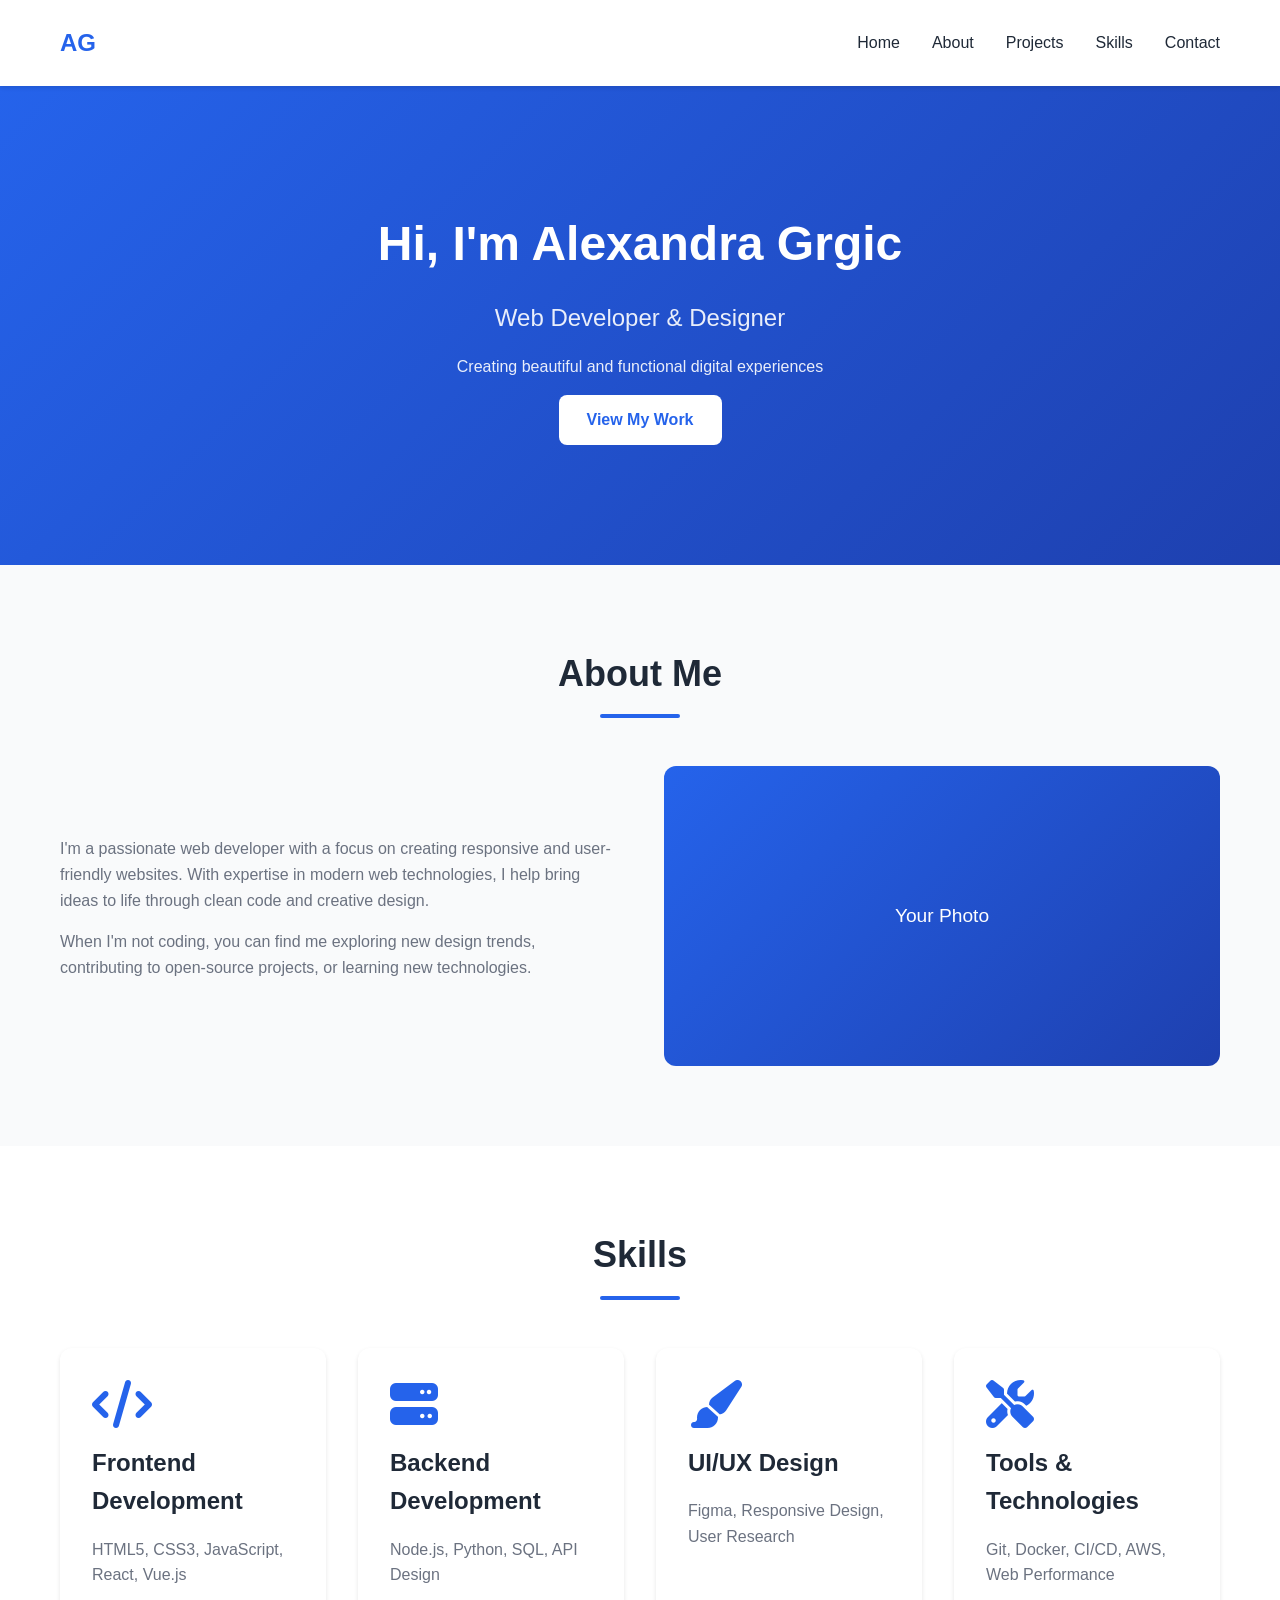
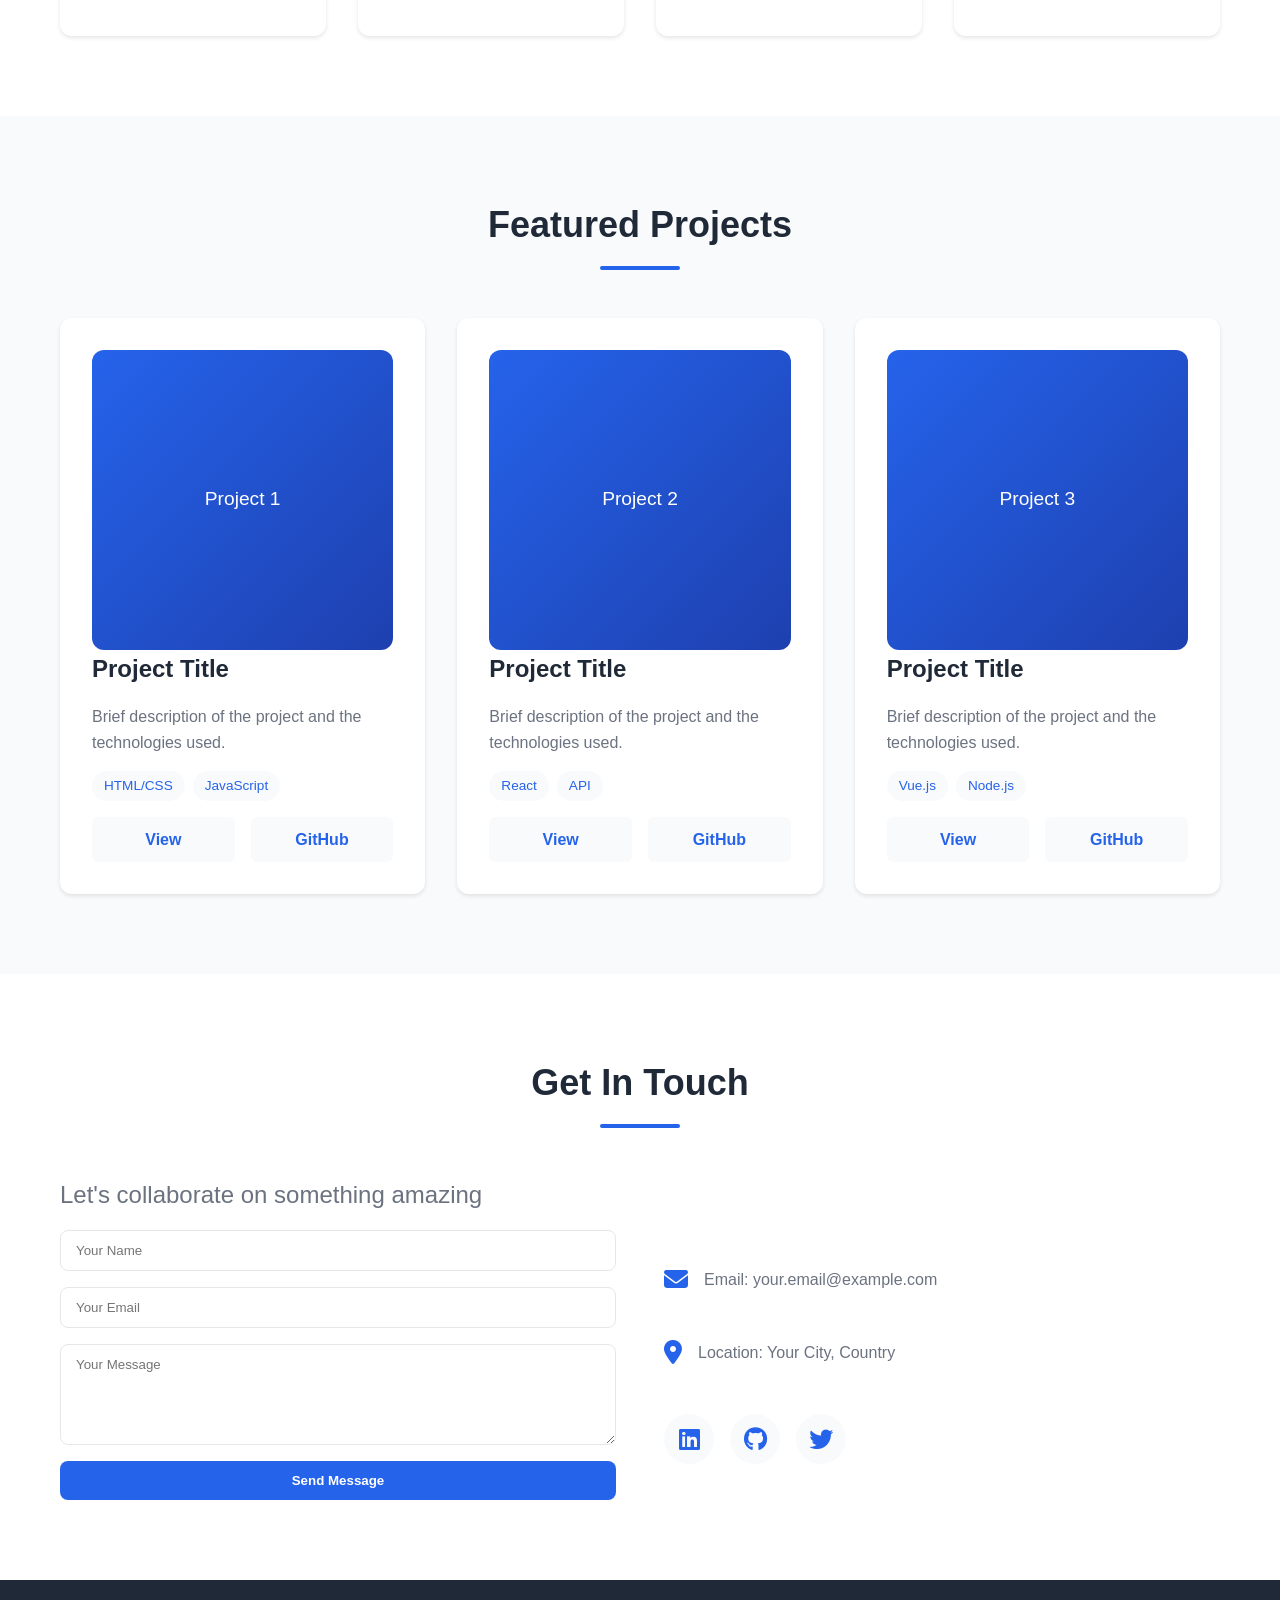
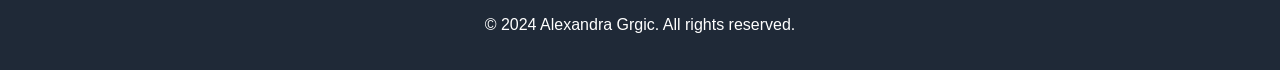
==== Index.html @ 49f790c2 "Rename Lelex.html to Index.html" ====
<!DOCTYPE html>
<html lang="en">
<head>
    <meta charset="UTF-8">
    <meta name="viewport" content="width=device-width, initial-scale=1.0">
    <title>Alexandra Grgic - Portfolio</title>
    <link rel="stylesheet" href="Lelex.css">
    <link rel="stylesheet" href="https://cdnjs.cloudflare.com/ajax/libs/font-awesome/6.4.0/css/all.min.css">
</head>
<body>
    <nav class="navbar">
        <div class="container">
            <h1 class="logo">AG</h1>
            <ul class="nav-menu">
                <li><a href="#home">Home</a></li>
                <li><a href="#about">About</a></li>
                <li><a href="#projects">Projects</a></li>
                <li><a href="#skills">Skills</a></li>
                <li><a href="#contact">Contact</a></li>
            </ul>
            <div class="hamburger"><span></span><span></span><span></span></div>
        </div>
    </nav>

    <section id="home" class="hero">
        <div class="container">
            <h1>Hi, I'm Alexandra Grgic</h1>
            <p class="subtitle">Web Developer & Designer</p>
            <p>Creating beautiful and functional digital experiences</p>
            <a href="#projects" class="btn">View My Work</a>
        </div>
    </section>

    <section id="about" class="about">
        <div class="container">
            <h2>About Me</h2>
            <div class="grid-2">
                <div>
                    <p>I'm a passionate web developer with a focus on creating responsive and user-friendly websites. With expertise in modern web technologies, I help bring ideas to life through clean code and creative design.</p>
                    <p>When I'm not coding, you can find me exploring new design trends, contributing to open-source projects, or learning new technologies.</p>
                </div>
                <div class="placeholder">Your Photo</div>
            </div>
        </div>
    </section>

    <section id="skills" class="skills">
        <div class="container">
            <h2>Skills</h2>
            <div class="grid-auto">
                <div class="card">
                    <i class="fas fa-code"></i>
                    <h3>Frontend Development</h3>
                    <p>HTML5, CSS3, JavaScript, React, Vue.js</p>
                </div>
                <div class="card">
                    <i class="fas fa-server"></i>
                    <h3>Backend Development</h3>
                    <p>Node.js, Python, SQL, API Design</p>
                </div>
                <div class="card">
                    <i class="fas fa-paint-brush"></i>
                    <h3>UI/UX Design</h3>
                    <p>Figma, Responsive Design, User Research</p>
                </div>
                <div class="card">
                    <i class="fas fa-tools"></i>
                    <h3>Tools & Technologies</h3>
                    <p>Git, Docker, CI/CD, AWS, Web Performance</p>
                </div>
            </div>
        </div>
    </section>

    <section id="projects" class="projects">
        <div class="container">
            <h2>Featured Projects</h2>
            <div class="grid-auto">
                <div class="card">
                    <div class="placeholder">Project 1</div>
                    <h3>Project Title</h3>
                    <p>Brief description of the project and the technologies used.</p>
                    <div class="tags"><span>HTML/CSS</span><span>JavaScript</span></div>
                    <div class="links"><a href="#">View</a><a href="#">GitHub</a></div>
                </div>
                <div class="card">
                    <div class="placeholder">Project 2</div>
                    <h3>Project Title</h3>
                    <p>Brief description of the project and the technologies used.</p>
                    <div class="tags"><span>React</span><span>API</span></div>
                    <div class="links"><a href="#">View</a><a href="#">GitHub</a></div>
                </div>
                <div class="card">
                    <div class="placeholder">Project 3</div>
                    <h3>Project Title</h3>
                    <p>Brief description of the project and the technologies used.</p>
                    <div class="tags"><span>Vue.js</span><span>Node.js</span></div>
                    <div class="links"><a href="#">View</a><a href="#">GitHub</a></div>
                </div>
            </div>
        </div>
    </section>

    <section id="contact" class="contact">
        <div class="container">
            <h2>Get In Touch</h2>
            <p class="subtitle">Let's collaborate on something amazing</p>
            <div class="grid-2">
                <form class="form">
                    <input type="text" placeholder="Your Name" required>
                    <input type="email" placeholder="Your Email" required>
                    <textarea placeholder="Your Message" rows="5" required></textarea>
                    <button type="submit" class="btn">Send Message</button>
                </form>
                <div>
                    <div class="info-item">
                        <i class="fas fa-envelope"></i>
                        <p>Email: your.email@example.com</p>
                    </div>
                    <div class="info-item">
                        <i class="fas fa-map-marker-alt"></i>
                        <p>Location: Your City, Country</p>
                    </div>
                    <div class="social"><a href="#"><i class="fab fa-linkedin"></i></a><a href="#"><i class="fab fa-github"></i></a><a href="#"><i class="fab fa-twitter"></i></a></div>
                </div>
            </div>
        </div>
    </section>

    <footer>
        <p>&copy; 2024 Alexandra Grgic. All rights reserved.</p>
    </footer>

    <script src="Lelex.js"></script>
</body>
</html>
---- Lelex.css ----
:root {
    --primary: #2563eb;
    --dark: #1f2937;
    --light: #f9fafb;
    --text: #6b7280;
}

* {
    margin: 0;
    padding: 0;
    box-sizing: border-box;
}

html { scroll-behavior: smooth; }

body {
    font-family: 'Segoe UI', Tahoma, Geneva, Verdana, sans-serif;
    color: var(--dark);
    line-height: 1.6;
}

.container {
    max-width: 1200px;
    margin: 0 auto;
    padding: 0 20px;
}

h1, h2, h3 { font-weight: 600; margin-bottom: 1rem; }
h1 { font-size: 3rem; }
h2 { font-size: 2.25rem; }
h3 { font-size: 1.5rem; }

p { color: var(--text); margin-bottom: 1rem; }

a { color: var(--primary); text-decoration: none; }
a:hover { opacity: 0.8; }

.btn {
    display: inline-block;
    padding: 12px 28px;
    background: var(--primary);
    color: white;
    border: none;
    border-radius: 8px;
    font-weight: 600;
    cursor: pointer;
    transition: all 0.3s;
}

.btn:hover { transform: translateY(-2px); }

.subtitle { font-size: 1.5rem; }

/* Layout */
.grid-2 { display: grid; grid-template-columns: 1fr 1fr; gap: 3rem; align-items: center; }
.grid-auto { display: grid; grid-template-columns: repeat(auto-fit, minmax(250px, 1fr)); gap: 2rem; }

/* Navbar */
.navbar {
    background: white;
    box-shadow: 0 2px 4px rgba(0,0,0,0.1);
    position: sticky;
    top: 0;
    z-index: 100;
}

.navbar .container {
    display: flex;
    justify-content: space-between;
    align-items: center;
    padding: 1.5rem 20px;
}

.logo { color: var(--primary); margin: 0; font-size: 1.5rem; }

.nav-menu { display: flex; list-style: none; gap: 2rem; }
.nav-menu a { color: var(--dark); font-weight: 500; }

.hamburger { display: none; flex-direction: column; cursor: pointer; gap: 5px; }
.hamburger span { width: 25px; height: 3px; background: var(--dark); border-radius: 3px; }

/* Hero */
.hero {
    background: linear-gradient(135deg, var(--primary) 0%, #1e40af 100%);
    color: white;
    padding: 120px 0;
    text-align: center;
}

.hero h1 { color: white; }
.hero p { color: rgba(255,255,255,0.9); }
.hero .btn { background: white; color: var(--primary); }

/* Sections */
.about, .skills, .projects, .contact { padding: 80px 0; }
.about, .projects { background: var(--light); }

h2 {
    text-align: center;
    position: relative;
    padding-bottom: 1rem;
    margin-bottom: 3rem;
}

h2::after {
    content: '';
    position: absolute;
    bottom: 0;
    left: 50%;
    transform: translateX(-50%);
    width: 80px;
    height: 4px;
    background: var(--primary);
    border-radius: 2px;
}

/* Cards */
.card {
    background: white;
    padding: 2rem;
    border-radius: 12px;
    box-shadow: 0 2px 4px rgba(0,0,0,0.1);
    transition: all 0.3s;
}

.card:hover { transform: translateY(-8px); box-shadow: 0 8px 12px rgba(0,0,0,0.15); }
.card i { font-size: 3rem; color: var(--primary); margin-bottom: 1rem; }

.placeholder {
    background: linear-gradient(135deg, var(--primary) 0%, #1e40af 100%);
    color: white;
    height: 300px;
    border-radius: 12px;
    display: flex;
    align-items: center;
    justify-content: center;
    font-size: 1.2rem;
}

.tags {
    display: flex;
    flex-wrap: wrap;
    gap: 0.5rem;
    margin: 1rem 0;
}

.tags span {
    background: var(--light);
    color: var(--primary);
    padding: 4px 12px;
    border-radius: 20px;
    font-size: 0.85rem;
}

.links {
    display: flex;
    gap: 1rem;
    margin-top: 1rem;
}

.links a {
    flex: 1;
    padding: 10px;
    background: var(--light);
    color: var(--primary);
    border-radius: 6px;
    text-align: center;
    font-weight: 600;
    transition: all 0.3s;
}

.links a:hover { background: var(--primary); color: white; }

/* Form */
.form {
    display: flex;
    flex-direction: column;
    gap: 1rem;
}

.form input, .form textarea {
    padding: 12px 15px;
    border: 1px solid #e5e7eb;
    border-radius: 8px;
    font-family: inherit;
    transition: all 0.3s;
}

.form input:focus, .form textarea:focus {
    outline: none;
    border-color: var(--primary);
    box-shadow: 0 0 0 3px rgba(37,99,235,0.1);
}

/* Info */
.info-item {
    display: flex;
    gap: 1rem;
    margin-bottom: 2rem;
    align-items: flex-start;
}

.info-item i { color: var(--primary); font-size: 1.5rem; }

.social {
    display: flex;
    gap: 1rem;
    margin-top: 2rem;
}

.social a {
    width: 50px;
    height: 50px;
    background: var(--light);
    border-radius: 50%;
    display: flex;
    align-items: center;
    justify-content: center;
    font-size: 1.5rem;
    color: var(--primary);
    transition: all 0.3s;
}

.social a:hover { background: var(--primary); color: white; }

/* Footer */
footer {
    background: var(--dark);
    color: white;
    padding: 2rem 0;
    text-align: center;
}

footer p { margin: 0; color: white; }

/* Mobile */
@media (max-width: 768px) {
    .nav-menu { display: none; }
    .nav-menu.active { display: flex; flex-direction: column; }
    
    .hamburger { display: flex; }
    
    .grid-2 { grid-template-columns: 1fr; }
    
    h1 { font-size: 2rem; }
    h2 { font-size: 1.75rem; }
    
    .hero { padding: 60px 0; }
    
    .placeholder { height: 200px; }
    
    .links { flex-direction: column; }
    
    .social { justify-content: center; }
}

@media (max-width: 480px) {
    h1 { font-size: 1.5rem; }
    h2 { font-size: 1.3rem; }
    
    .subtitle { font-size: 1.2rem; }
    
    .logo { font-size: 1.2rem; }
    
    .navbar .container { padding: 1rem 20px; }
}
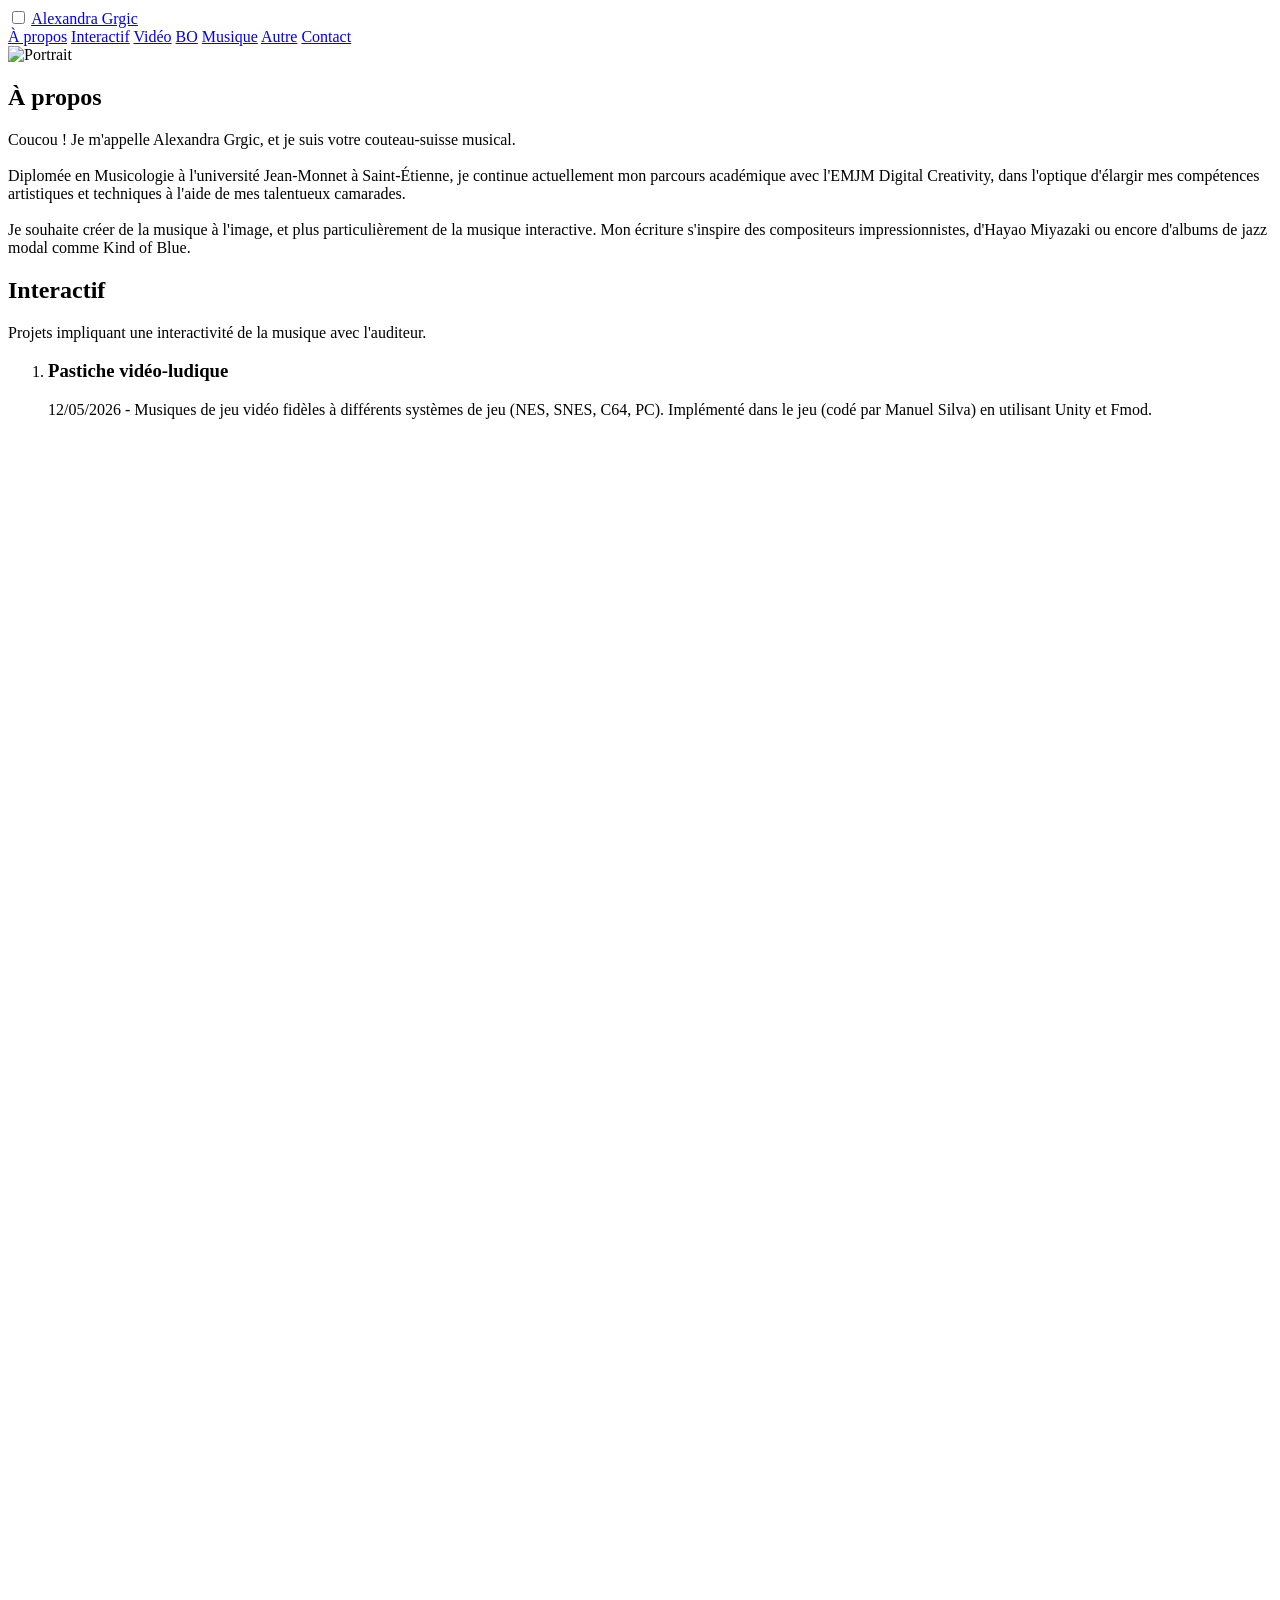
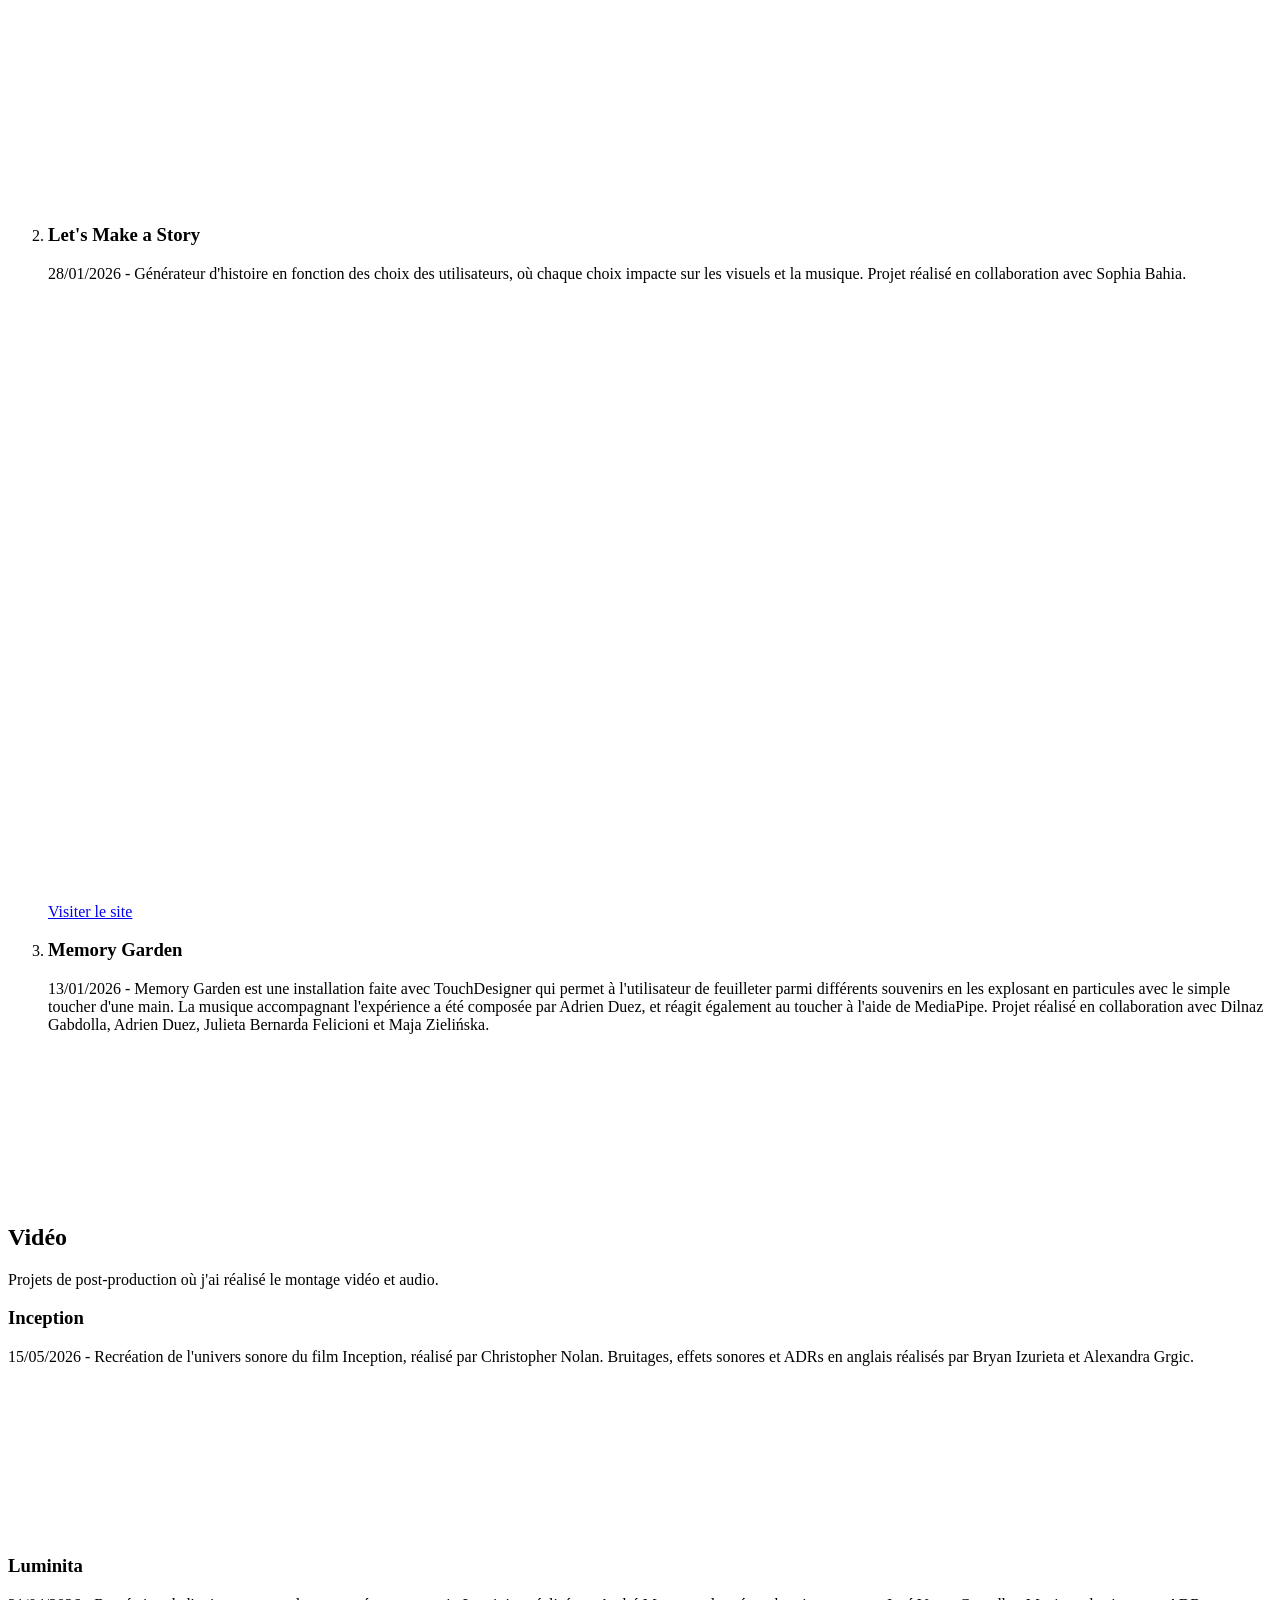
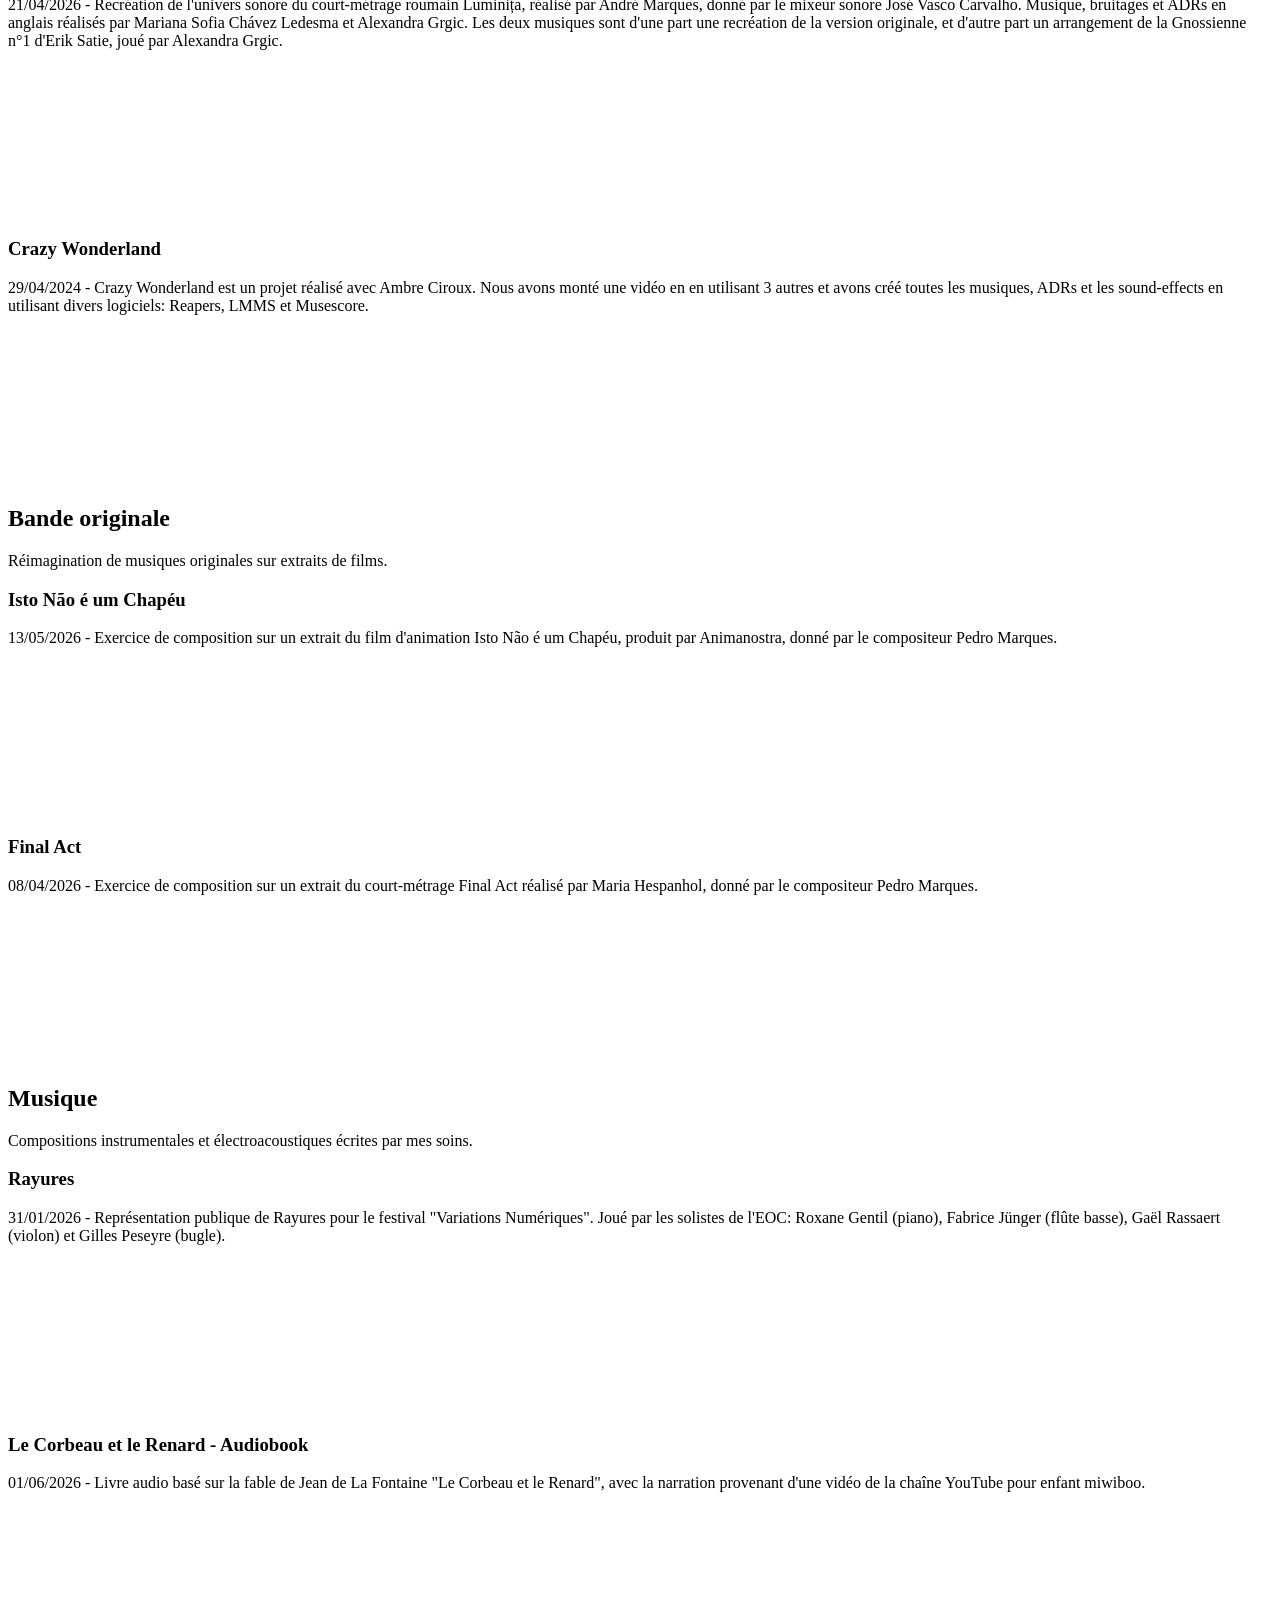
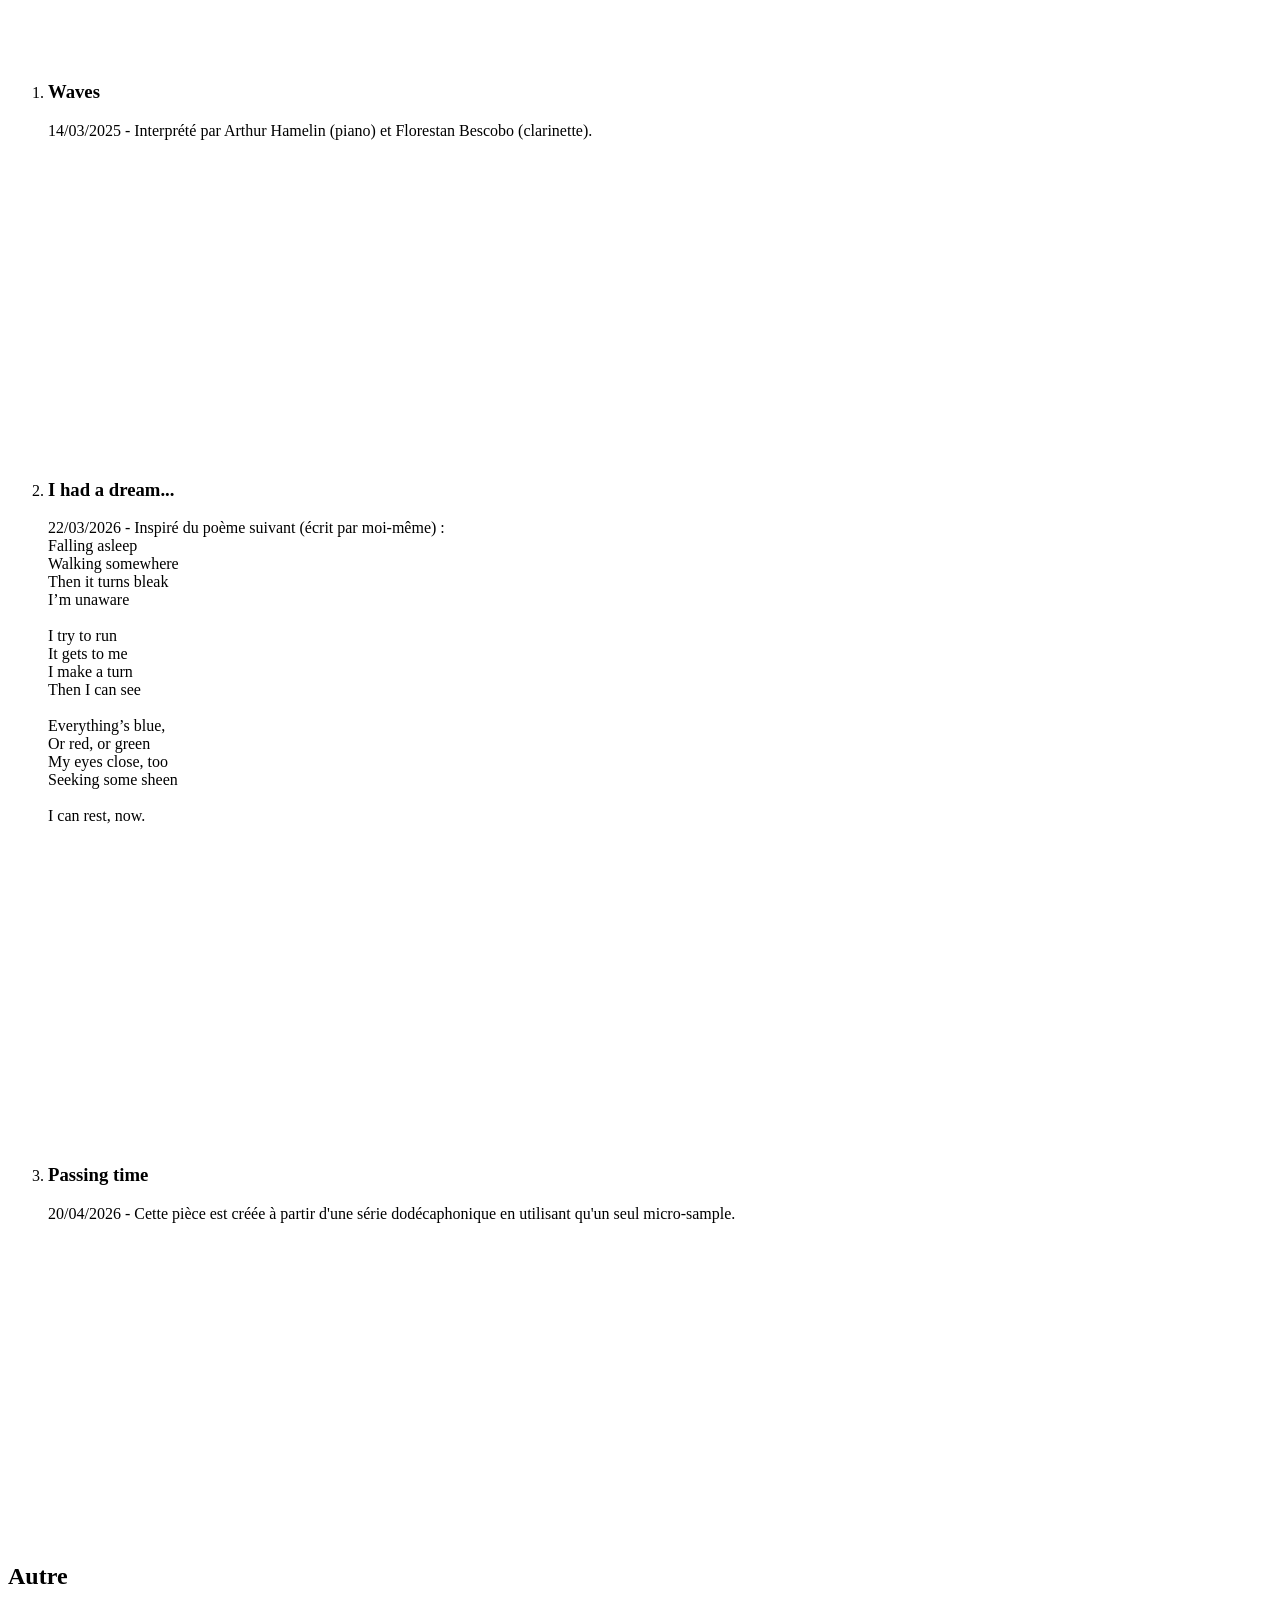
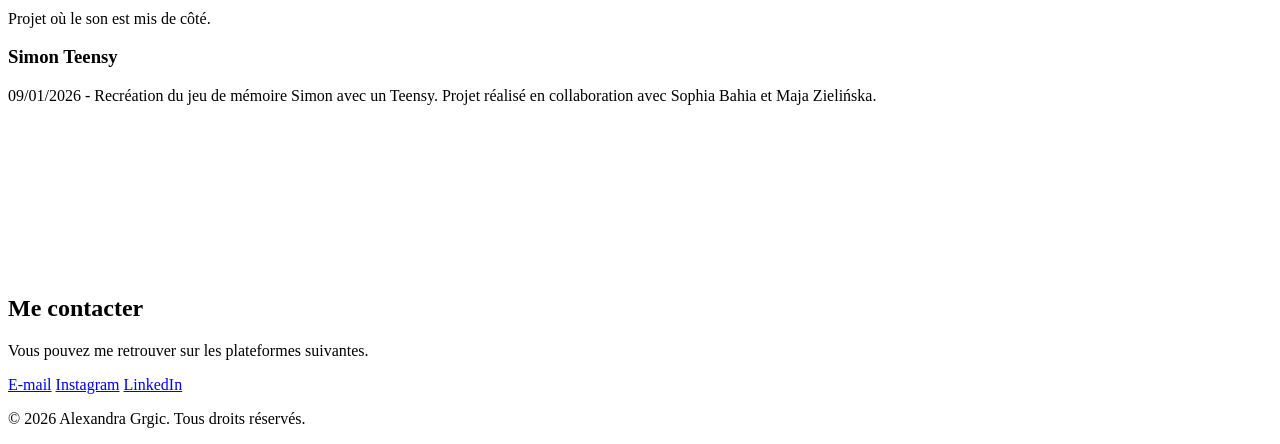
==== commit eaa4d055: "Refactor Index.html for French localization and structure Updated the HTML structure and added Frenc" ====
--- a/Index.html
+++ b/Index.html
@@ -1,136 +1,391 @@
 <!DOCTYPE html>
-<html lang="en">
+<html lang="fr">
+
+<!-- HEAD -->
 <head>
-    <meta charset="UTF-8">
-    <meta name="viewport" content="width=device-width, initial-scale=1.0">
-    <title>Alexandra Grgic - Portfolio</title>
-    <link rel="stylesheet" href="Lelex.css">
-    <link rel="stylesheet" href="https://cdnjs.cloudflare.com/ajax/libs/font-awesome/6.4.0/css/all.min.css">
+<meta charset="UTF-8">
+<meta name="viewport" content="width=device-width, initial-scale=1.0">
+<title>Alexandra Grgic - Portfolio</title>
+<meta name="description" content="Portfolio d'Alexandra Grgic pour la musique à l'image.">
+
+<!-- Polices : Fraunces (display, avec du caractère), Karla (texte courant), IBM Plex Mono (repères, légendes) -->
+<link rel="preconnect" href="https://fonts.googleapis.com">
+<link rel="preconnect" href="https://fonts.gstatic.com" crossorigin>
+<link href="https://fonts.googleapis.com/css2?family=Fraunces:opsz,wght@9..144,400;9..144,600;9..144,900&family=Karla:wght@400;500;700&family=IBM+Plex+Mono:wght@400;500&display=swap" rel="stylesheet">
+<link rel="stylesheet" href="style.css">
 </head>
+
+<!-- BODY -->
 <body>
-    <nav class="navbar">
-        <div class="container">
-            <h1 class="logo">AG</h1>
-            <ul class="nav-menu">
-                <li><a href="#home">Home</a></li>
-                <li><a href="#about">About</a></li>
-                <li><a href="#projects">Projects</a></li>
-                <li><a href="#skills">Skills</a></li>
-                <li><a href="#contact">Contact</a></li>
-            </ul>
-            <div class="hamburger"><span></span><span></span><span></span></div>
-        </div>
-    </nav>
-
-    <section id="home" class="hero">
-        <div class="container">
-            <h1>Hi, I'm Alexandra Grgic</h1>
-            <p class="subtitle">Web Developer & Designer</p>
-            <p>Creating beautiful and functional digital experiences</p>
-            <a href="#projects" class="btn">View My Work</a>
-        </div>
-    </section>
-
-    <section id="about" class="about">
-        <div class="container">
-            <h2>About Me</h2>
-            <div class="grid-2">
-                <div>
-                    <p>I'm a passionate web developer with a focus on creating responsive and user-friendly websites. With expertise in modern web technologies, I help bring ideas to life through clean code and creative design.</p>
-                    <p>When I'm not coding, you can find me exploring new design trends, contributing to open-source projects, or learning new technologies.</p>
-                </div>
-                <div class="placeholder">Your Photo</div>
-            </div>
-        </div>
-    </section>
-
-    <section id="skills" class="skills">
-        <div class="container">
-            <h2>Skills</h2>
-            <div class="grid-auto">
-                <div class="card">
-                    <i class="fas fa-code"></i>
-                    <h3>Frontend Development</h3>
-                    <p>HTML5, CSS3, JavaScript, React, Vue.js</p>
-                </div>
-                <div class="card">
-                    <i class="fas fa-server"></i>
-                    <h3>Backend Development</h3>
-                    <p>Node.js, Python, SQL, API Design</p>
-                </div>
-                <div class="card">
-                    <i class="fas fa-paint-brush"></i>
-                    <h3>UI/UX Design</h3>
-                    <p>Figma, Responsive Design, User Research</p>
-                </div>
-                <div class="card">
-                    <i class="fas fa-tools"></i>
-                    <h3>Tools & Technologies</h3>
-                    <p>Git, Docker, CI/CD, AWS, Web Performance</p>
-                </div>
-            </div>
-        </div>
-    </section>
-
-    <section id="projects" class="projects">
-        <div class="container">
-            <h2>Featured Projects</h2>
-            <div class="grid-auto">
-                <div class="card">
-                    <div class="placeholder">Project 1</div>
-                    <h3>Project Title</h3>
-                    <p>Brief description of the project and the technologies used.</p>
-                    <div class="tags"><span>HTML/CSS</span><span>JavaScript</span></div>
-                    <div class="links"><a href="#">View</a><a href="#">GitHub</a></div>
-                </div>
-                <div class="card">
-                    <div class="placeholder">Project 2</div>
-                    <h3>Project Title</h3>
-                    <p>Brief description of the project and the technologies used.</p>
-                    <div class="tags"><span>React</span><span>API</span></div>
-                    <div class="links"><a href="#">View</a><a href="#">GitHub</a></div>
-                </div>
-                <div class="card">
-                    <div class="placeholder">Project 3</div>
-                    <h3>Project Title</h3>
-                    <p>Brief description of the project and the technologies used.</p>
-                    <div class="tags"><span>Vue.js</span><span>Node.js</span></div>
-                    <div class="links"><a href="#">View</a><a href="#">GitHub</a></div>
-                </div>
-            </div>
-        </div>
-    </section>
-
-    <section id="contact" class="contact">
-        <div class="container">
-            <h2>Get In Touch</h2>
-            <p class="subtitle">Let's collaborate on something amazing</p>
-            <div class="grid-2">
-                <form class="form">
-                    <input type="text" placeholder="Your Name" required>
-                    <input type="email" placeholder="Your Email" required>
-                    <textarea placeholder="Your Message" rows="5" required></textarea>
-                    <button type="submit" class="btn">Send Message</button>
-                </form>
-                <div>
-                    <div class="info-item">
-                        <i class="fas fa-envelope"></i>
-                        <p>Email: your.email@example.com</p>
-                    </div>
-                    <div class="info-item">
-                        <i class="fas fa-map-marker-alt"></i>
-                        <p>Location: Your City, Country</p>
-                    </div>
-                    <div class="social"><a href="#"><i class="fab fa-linkedin"></i></a><a href="#"><i class="fab fa-github"></i></a><a href="#"><i class="fab fa-twitter"></i></a></div>
-                </div>
-            </div>
-        </div>
-    </section>
-
-    <footer>
-        <p>&copy; 2024 Alexandra Grgic. All rights reserved.</p>
-    </footer>
-
-    <script src="Lelex.js"></script>
+<!-- Background -->
+<div class="ambient-blobs" aria-hidden="true">
+  <span class="blob blob-1"></span>
+  <span class="blob blob-2"></span>
+  <span class="blob blob-3"></span>
+</div>
+
+<!-- Navigation -->
+<header class="site-header">
+  <input type="checkbox" id="nav-toggle" class="nav-toggle-checkbox">
+  <a href="#a-propos" class="logo">Alexandra&nbsp;Grgic</a>
+
+  <label for="nav-toggle" class="nav-burger" aria-label="Ouvrir le menu">
+    <span></span><span></span><span></span>
+  </label>
+
+  <nav class="site-nav" aria-label="Navigation principale">
+    <a href="#a-propos">À propos</a>
+    <a href="#interactif">Interactif</a>
+    <a href="#video">Vidéo</a>
+    <a href="#bo">BO</a>
+    <a href="#musique">Musique</a>
+    <a href="#autre">Autre</a>
+    <a href="#contact">Contact</a>
+  </nav>
+</header>
+
+<!-- Main content -->
+<main>
+  <!-- À propos -->
+  <section id="a-propos" class="section-hero-about">
+    <div class="about-grid">
+      <div class="about-portrait">
+        <img src="Sources/Portrait.jpg" alt="Portrait" loading="lazy">
+      </div>
+      <div class="about-text">
+        <h1>À propos</h1>
+        <p>
+          Coucou ! Je m'appelle Alexandra Grgic, et je suis votre couteau-suisse musical.<br /><br />
+          Diplomée en Musicologie à l'université Jean-Monnet à Saint-Étienne, je continue actuellement mon parcours académique avec l'EMJM Digital Creativity, dans l'optique d'élargir mes compétences artistiques et techniques à l'aide de mes talentueux camarades.<br /><br />
+          Je souhaite créer de la musique à l'image, et plus particulièrement de la musique interactive. Mon écriture s'inspire des compositeurs impressionnistes, d'Hayao Miyazaki ou encore d'albums de jazz modal comme Kind of Blue.
+        </p>
+      </div>
+    </div>
+  </section>
+
+  <!-- Interactif -->
+  <section id="interactif" class="section">
+    <div class="section-band">
+      <div class="section-band-inner">
+        <h2>Interactif</h2>
+        <p class="section-lede">Projets impliquant une interactivité de la musique avec l'auditeur.</p>
+      </div>
+    </div>
+
+    <ol class="showcase-list">
+
+      <!-- Pastiche JV -->
+      <li class="showcase-item">
+        <div class="showcase-body">
+          <h3>Pastiche vidéo-ludique</h3>
+          <p class="track-meta">12/05/2026 - Musiques de jeu vidéo fidèles à différents systèmes de jeu (NES, SNES, C64, PC). Implémenté dans le jeu (codé par Manuel Silva) en utilisant Unity et Fmod.</p>
+
+          <div class="embed-frame embed-frame--video">
+            <iframe title="Vidéo Vimeo — Titre du projet"
+              src="https://player.vimeo.com/video/1212941993?title=0&byline=0&portrait=0"
+              width="100%" height="100%" frameborder="0"
+              allow="autoplay; fullscreen; picture-in-picture" allowfullscreen loading="lazy">
+            </iframe>
+          </div>
+
+         <div class="soundcloud-grid">
+            <div class="embed-frame">
+              <iframe title="Lecteur SoundCloud — Piste 1" width="100%" height="300" scrolling="no" frameborder="no" allow="autoplay" loading="lazy"
+                src="https://w.soundcloud.com/player/?url=https%3A//api.soundcloud.com/tracks/soundcloud%253Atracks%253A2367785639&color=%23ff5500&auto_play=false&hide_related=false&show_comments=true&show_user=true&show_reposts=false&show_teaser=true&visual=true">
+              </iframe>
+            </div>
+            <div class="embed-frame">
+              <iframe title="Lecteur SoundCloud — Piste 2" width="100%" height="300" scrolling="no" frameborder="no" allow="autoplay" loading="lazy"
+                src="https://w.soundcloud.com/player/?url=https%3A//api.soundcloud.com/tracks/soundcloud%253Atracks%253A2367793865&color=%23ff5500&auto_play=false&hide_related=false&show_comments=true&show_user=true&show_reposts=false&show_teaser=true&visual=true">
+              </iframe>
+            </div>
+            <div class="embed-frame">
+              <iframe title="Lecteur SoundCloud — Piste 3" width="100%" height="300" scrolling="no" frameborder="no" allow="autoplay" loading="lazy"
+                src="https://w.soundcloud.com/player/?url=https%3A//api.soundcloud.com/tracks/soundcloud%253Atracks%253A2367795401&color=%23ff5500&auto_play=false&hide_related=false&show_comments=true&show_user=true&show_reposts=false&show_teaser=true&visual=true">
+              </iframe>
+            </div>
+            <div class="embed-frame">
+              <iframe title="Lecteur SoundCloud — Piste 4" width="100%" height="300" scrolling="no" frameborder="no" allow="autoplay" loading="lazy"
+                src="https://w.soundcloud.com/player/?url=https%3A//api.soundcloud.com/tracks/soundcloud%253Atracks%253A2367760580&color=%23ff5500&auto_play=false&hide_related=false&show_comments=true&show_user=true&show_reposts=false&show_teaser=true&visual=true">
+              </iframe>
+            </div>
+          </div>
+        </div>
+      </li>
+
+      <!-- MYS -->
+      <li class="showcase-item">
+        <div class="showcase-body">
+          <h3>Let's Make a Story</h3>
+          <p class="track-meta">28/01/2026 - Générateur d'histoire en fonction des choix des utilisateurs, où chaque choix impacte sur les visuels et la musique. Projet réalisé en collaboration avec Sophia Bahia.</p> 
+            <div class="embed-frame">
+              <iframe title="Let's Make a Story" width="100%" height="600" scrolling="no" frameborder="no" allow="autoplay" loading="lazy"
+                src="https://gambianimation.com/january/story_fr.html">
+              </iframe>
+            </div>
+          <a class="btn btn-ghost" href="https://gambianimation.com/january/story_fr.html" target="_blank" rel="noopener">Visiter le site</a>
+        </div>
+      </li>
+
+      <!-- Memory Garden -->
+      <li class="showcase-item">
+        <div class="showcase-body">
+          <h3>Memory Garden</h3>
+          <p class="track-meta">13/01/2026 - Memory Garden est une installation faite avec TouchDesigner qui permet à l'utilisateur de feuilleter parmi différents souvenirs en les explosant en particules avec le simple toucher d'une main. La musique accompagnant l'expérience a été composée par Adrien Duez, et réagit également au toucher à l'aide de MediaPipe. Projet réalisé en collaboration avec Dilnaz Gabdolla, Adrien Duez, Julieta Bernarda Felicioni et Maja Zielińska.</p>
+          <div class="embed-frame embed-frame--video">
+            <iframe title="Vidéo Vimeo — Titre du projet"
+              src="https://player.vimeo.com/video/1212930505?title=0&byline=0&portrait=0"
+              width="100%" height="100%" frameborder="0"
+              allow="autoplay; fullscreen; picture-in-picture" allowfullscreen loading="lazy">
+            </iframe>
+          </div>
+        </div>
+      </li>
+
+    </ol>
+  </section>
+
+  <!-- Vidéo -->
+  <section id="video" class="section">
+    <div class="section-band">
+      <div class="section-band-inner">
+        <h2>Vidéo</h2>
+        <p class="section-lede">Projets de post-production où j'ai réalisé le montage vidéo et audio.</p>
+      </div>
+    </div>
+
+    <div class="video-grid">
+      <article class="video-card">
+        <h3>Inception</h3>
+        <p class="track-meta">15/05/2026 - Recréation de l'univers sonore du film Inception, réalisé par Christopher Nolan. Bruitages, effets sonores et ADRs en anglais réalisés par Bryan Izurieta et Alexandra Grgic.</p>
+        <div class="embed-frame embed-frame--video">
+          <iframe title="Vidéo Vimeo — Post-production 1"
+            src="https://player.vimeo.com/video/1212945942?title=0&byline=0&portrait=0"
+            width="100%" height="100%" frameborder="0"
+            allow="autoplay; fullscreen; picture-in-picture" allowfullscreen loading="lazy">
+          </iframe>
+        </div>
+      </article>
+
+      <article class="video-card">
+        <h3>Luminita</h3>
+        <p class="track-meta">21/04/2026 - Recréation de l'univers sonore du court-métrage roumain Luminița, réalisé par André Marques, donné par le mixeur sonore José Vasco Carvalho. Musique, bruitages et ADRs en anglais réalisés par Mariana Sofia Chávez Ledesma et Alexandra Grgic. Les deux musiques sont d'une part une recréation de la version originale, et d'autre part un arrangement de la Gnossienne n°1 d'Erik Satie, joué par Alexandra Grgic.</p>
+        <div class="embed-frame embed-frame--video">
+          <iframe title="Vidéo Vimeo — Post-production 2"
+            src="https://player.vimeo.com/video/1212939133?title=0&byline=0&portrait=0"
+            width="100%" height="100%" frameborder="0"
+            allow="autoplay; fullscreen; picture-in-picture" allowfullscreen loading="lazy">
+          </iframe>
+        </div>
+      </article>
+
+      <article class="video-card">
+        <h3>Crazy Wonderland</h3>
+        <p class="track-meta">29/04/2024 - Crazy Wonderland est un projet réalisé avec Ambre Ciroux. Nous avons monté une vidéo en en utilisant 3 autres et avons créé toutes les musiques, ADRs et les sound-effects en utilisant divers logiciels: Reapers, LMMS et Musescore.</p>
+        <div class="embed-frame embed-frame--video">
+          <iframe title="Vidéo Vimeo — Post-production 3"
+            src="https://player.vimeo.com/video/1212926337?title=0&byline=0&portrait=0"
+            width="100%" height="100%" frameborder="0"
+            allow="autoplay; fullscreen; picture-in-picture" allowfullscreen loading="lazy">
+          </iframe>
+        </div>
+      </article>
+    </div>
+  </section>
+
+  <!-- BO -->
+  <section id="bo" class="section">
+    <div class="section-band">
+      <div class="section-band-inner">
+        <h2>Bande originale</h2>
+        <p class="section-lede">Réimagination de musiques originales sur extraits de films.</p>
+      </div>
+    </div>
+
+    <div class="video-grid">
+      <article class="video-card">
+        <h3>Isto Não é um Chapéu</h3>
+        <p class="track-meta">13/05/2026 - Exercice de composition sur un extrait du film d'animation Isto Não é um Chapéu, produit par Animanostra, donné par le compositeur Pedro Marques.</p>
+        <div class="embed-frame embed-frame--video">
+          <iframe title="Vidéo Vimeo — Bande originale 1"
+            src="https://player.vimeo.com/video/1212944386?title=0&byline=0&portrait=0"
+            width="100%" height="100%" frameborder="0"
+            allow="autoplay; fullscreen; picture-in-picture" allowfullscreen loading="lazy">
+          </iframe>
+        </div>
+
+      </article>
+
+      <article class="video-card">
+        <h3>Final Act</h3>
+        <p class="track-meta">08/04/2026 - Exercice de composition sur un extrait du court-métrage Final Act réalisé par Maria Hespanhol, donné par le compositeur Pedro Marques.</p>
+        <div class="embed-frame embed-frame--video">
+          <iframe title="Vidéo Vimeo — Bande originale 2"
+            src="https://player.vimeo.com/video/1212937201?title=0&byline=0&portrait=0"
+            width="100%" height="100%" frameborder="0"
+            allow="autoplay; fullscreen; picture-in-picture" allowfullscreen loading="lazy">
+          </iframe>
+        </div>
+     </article>
+    </div>
+  </section>
+
+  <!-- Musique -->
+  <section id="musique" class="section">
+    <div class="section-band">
+      <div class="section-band-inner">
+        <h2>Musique</h2>
+        <p class="section-lede">Compositions instrumentales et électroacoustiques écrites par mes soins.</p>
+      </div>
+    </div>
+
+    <div class="video-grid">
+      <article class="video-card">
+        <h3>Rayures</h3>
+        <p class="track-meta">31/01/2026 - Représentation publique de Rayures pour le festival "Variations Numériques". Joué par les solistes de l'EOC: Roxane Gentil (piano), Fabrice Jünger (flûte basse), Gaël Rassaert (violon) et Gilles Peseyre (bugle).</p>
+        <div class="embed-frame embed-frame--video">
+          <iframe title="Vidéo Vimeo — Musique 1"
+            src="https://player.vimeo.com/video/1212935499?title=0&byline=0&portrait=0"
+            width="100%" height="100%" frameborder="0"
+            allow="autoplay; fullscreen; picture-in-picture" allowfullscreen loading="lazy">
+          </iframe>
+        </div>
+      </article>
+
+      <article class="video-card">
+        <h3>Le Corbeau et le Renard - Audiobook</h3>
+        <p class="track-meta">01/06/2026 - Livre audio basé sur la fable de Jean de La Fontaine "Le Corbeau et le Renard", avec la narration provenant d'une vidéo de la chaîne YouTube pour enfant miwiboo.</p>
+        <div class="embed-frame embed-frame--video">
+          <iframe title="Vidéo Vimeo — Musique 2"
+            src="https://player.vimeo.com/video/1212948363?title=0&byline=0&portrait=0"
+            width="100%" height="100%" frameborder="0"
+            allow="autoplay; fullscreen; picture-in-picture" allowfullscreen loading="lazy">
+          </iframe>
+        </div>
+      </article>
+    </div>
+
+    <ol class="track-list">
+      <li class="track">
+        <div class="track-body">
+          <h3>Waves</h3>
+          <p class="track-meta">14/03/2025 - Interprété par Arthur Hamelin (piano) et Florestan Bescobo (clarinette).</p>
+          <div class="embed-frame">
+            <iframe title="Lecteur SoundCloud — Titre du morceau"
+              width="100%" height="300" scrolling="no" frameborder="no" allow="autoplay" loading="lazy"
+              src="https://w.soundcloud.com/player/?url=https%3A//api.soundcloud.com/tracks/soundcloud%253Atracks%253A2367736856&color=%23ff5500&auto_play=false&hide_related=false&show_comments=true&show_user=true&show_reposts=false&show_teaser=true&visual=true">
+            </iframe>
+          </div>
+        </div>
+      </li>
+      <li class="track">
+        <div class="track-body">
+          <h3>I had a dream...</h3>
+          <p class="track-meta">22/03/2026 - Inspiré du poème suivant (écrit par moi-même) :<br />
+          Falling asleep<br />
+          Walking somewhere<br />
+          Then it turns bleak<br />
+          I’m unaware<br /><br />
+
+          I try to run<br />
+          It gets to me<br />
+          I make a turn<br />
+          Then I can see<br /><br />
+
+          Everything’s blue,<br />
+          Or red, or green<br />
+          My eyes close, too<br />
+          Seeking some sheen<br /><br />
+
+          I can rest, now.
+          </p>
+          <div class="embed-frame">
+            <iframe title="Lecteur SoundCloud — Titre du morceau"
+              width="100%" height="300" scrolling="no" frameborder="no" allow="autoplay" loading="lazy"
+              src="https://w.soundcloud.com/player/?url=https%3A//api.soundcloud.com/tracks/soundcloud%253Atracks%253A2367742229&color=%23ff5500&auto_play=false&hide_related=false&show_comments=true&show_user=true&show_reposts=false&show_teaser=true&visual=true">
+            </iframe>
+          </div>
+        </div>
+      </li>
+      <li class="track">
+        <div class="track-body">
+          <h3>Passing time</h3>
+          <p class="track-meta">20/04/2026 - Cette pièce est créée à partir d'une série dodécaphonique en utilisant qu'un seul micro-sample.</p>
+          <div class="embed-frame">
+            <iframe title="Lecteur SoundCloud — Titre du morceau"
+              width="100%" height="300" scrolling="no" frameborder="no" allow="autoplay" loading="lazy"
+              src="https://w.soundcloud.com/player/?url=https%3A//api.soundcloud.com/tracks/soundcloud%253Atracks%253A2367738851&color=%23ff5500&auto_play=false&hide_related=false&show_comments=true&show_user=true&show_reposts=false&show_teaser=true&visual=true">
+            </iframe>
+          </div>
+        </div>
+      </li>
+    </ol>
+  </section>
+
+  <!-- Autre -->
+  <section id="autre" class="section">
+    <div class="section-band">
+      <div class="section-band-inner">
+        <h2>Autre</h2>
+        <p class="section-lede">Projet où le son est mis de côté.</p>
+      </div>
+    </div>
+
+    <h3>Simon Teensy</h3>
+    <p class="track-meta">09/01/2026 - Recréation du jeu de mémoire Simon avec un Teensy. Projet réalisé en collaboration avec Sophia Bahia et Maja Zielińska.</p>
+    <div class="embed-frame embed-frame--video">
+      <iframe title="Simon Teensy"
+        src="https://www.youtube.com/embed/Ay5ZKBrzNSg?si=nL_8ftfe8KXwBV6O"
+        width="100%" height="100%" frameborder="0"
+        allow="accelerometer; autoplay; clipboard-write; encrypted-media; gyroscope; picture-in-picture" allowfullscreen loading="lazy">
+      </iframe>
+    </div>
+  </section>
+
+  <!-- Contact -->
+  <section id="contact" class="section section-contact">
+    <div class="section-band">
+      <div class="section-band-inner">
+        <h2>Me contacter</h2>
+        <p class="section-lede">Vous pouvez me retrouver sur les plateformes suivantes.</p>
+      </div>
+    </div>
+    <div class="contact-links">
+      <a class="btn btn-ghost" href="mailto:alexandra.grgic.2004@gmail.com">E-mail</a>
+      <a class="btn btn-ghost" href="https://instagram.com/alex_grgic" target="_blank" rel="noopener">Instagram</a>
+      <a class="btn btn-ghost" href="https://www.linkedin.com/in/alexandra-grgic/" target="_blank" rel="noopener">LinkedIn</a>
+    </div>
+  </section>
+
+</main>
+
+<footer class="site-footer">
+  <p>&copy; <span id="year"></span> Alexandra Grgic. Tous droits réservés.</p>
+</footer>
+
+<script>
+  document.getElementById('year').textContent = new Date().getFullYear();
+
+  // Ferme le menu mobile après un clic sur un lien
+  document.querySelectorAll('.site-nav a').forEach(function (link) {
+    link.addEventListener('click', function () {
+      document.getElementById('nav-toggle').checked = false;
+    });
+  });
+
+  // Applique le style de bouton principal au survol
+  document.querySelectorAll('.btn-ghost').forEach(function (button) {
+    button.addEventListener('mouseenter', function () {
+      button.classList.remove('btn-ghost');
+      button.classList.add('btn-primary');
+    });
+
+    button.addEventListener('mouseleave', function () {
+      button.classList.remove('btn-primary');
+      button.classList.add('btn-ghost');
+    });
+  });
+</script>
+
 </body>
 </html>
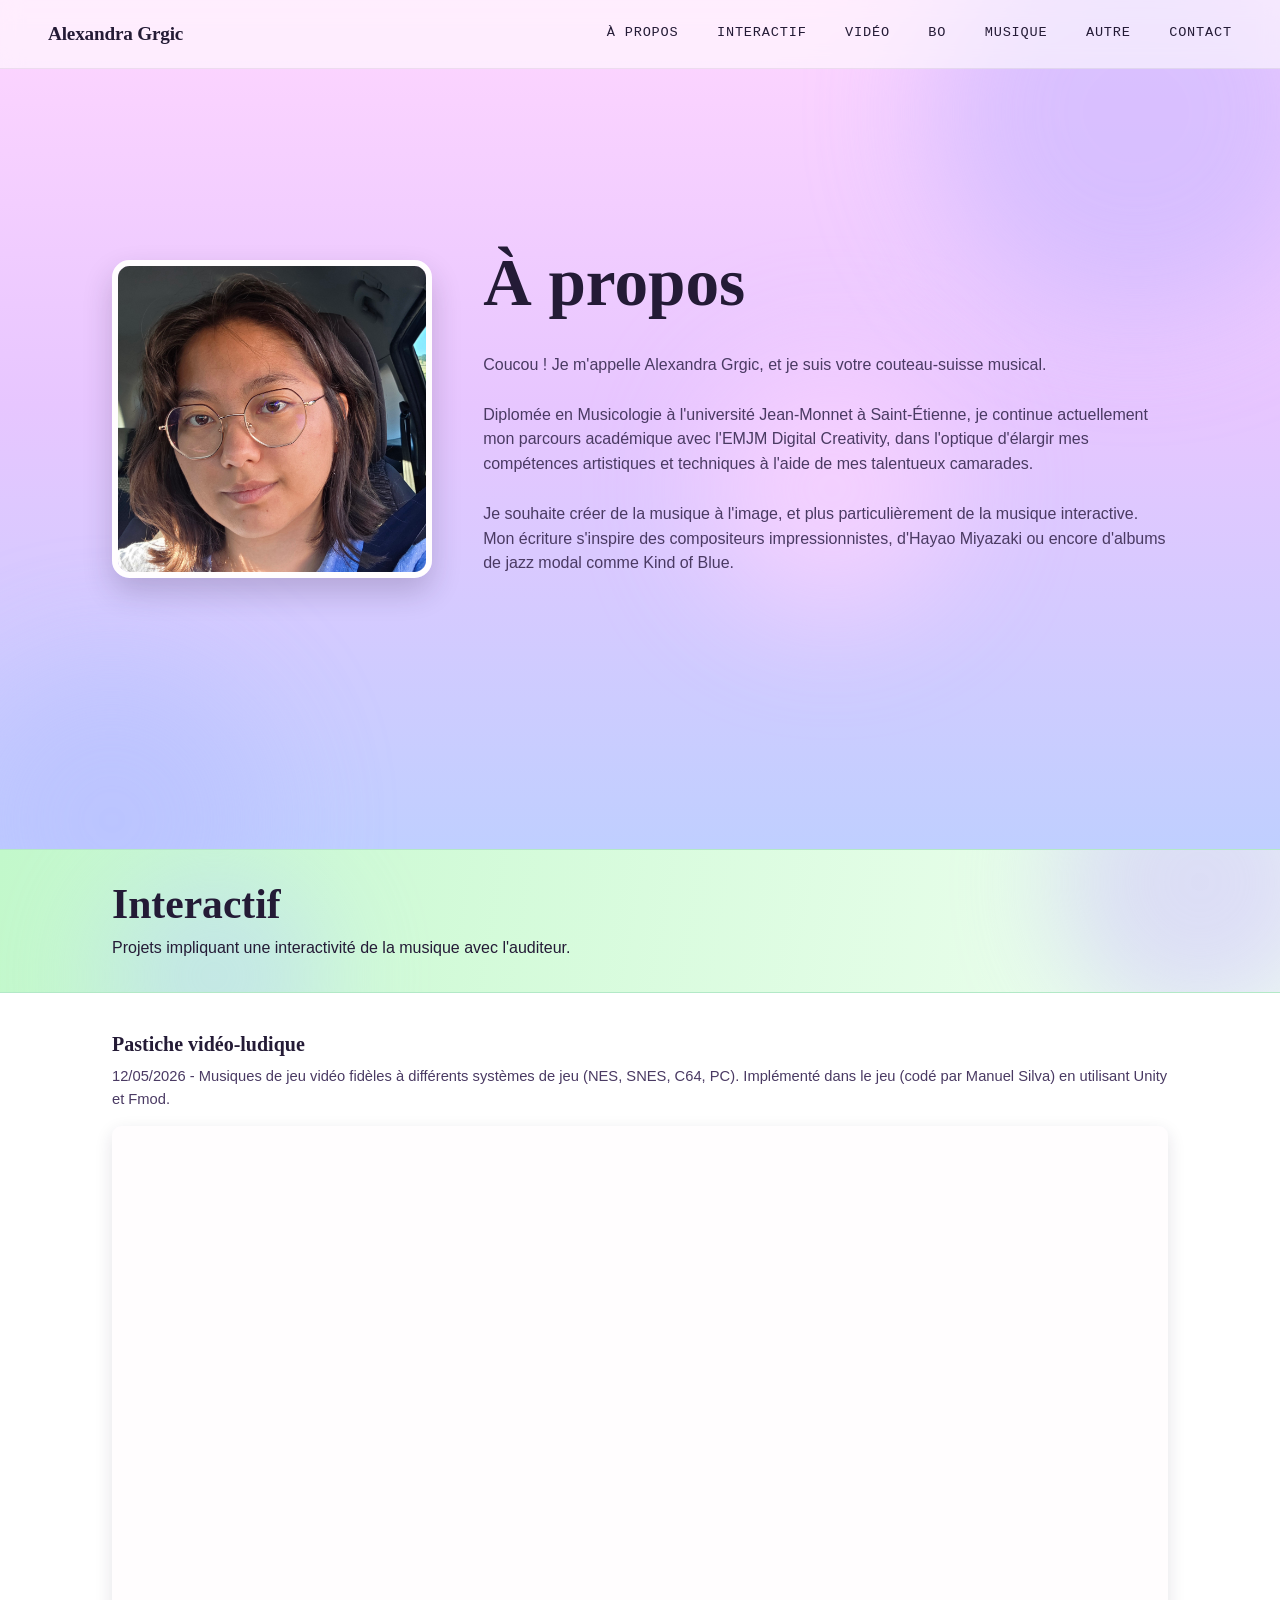
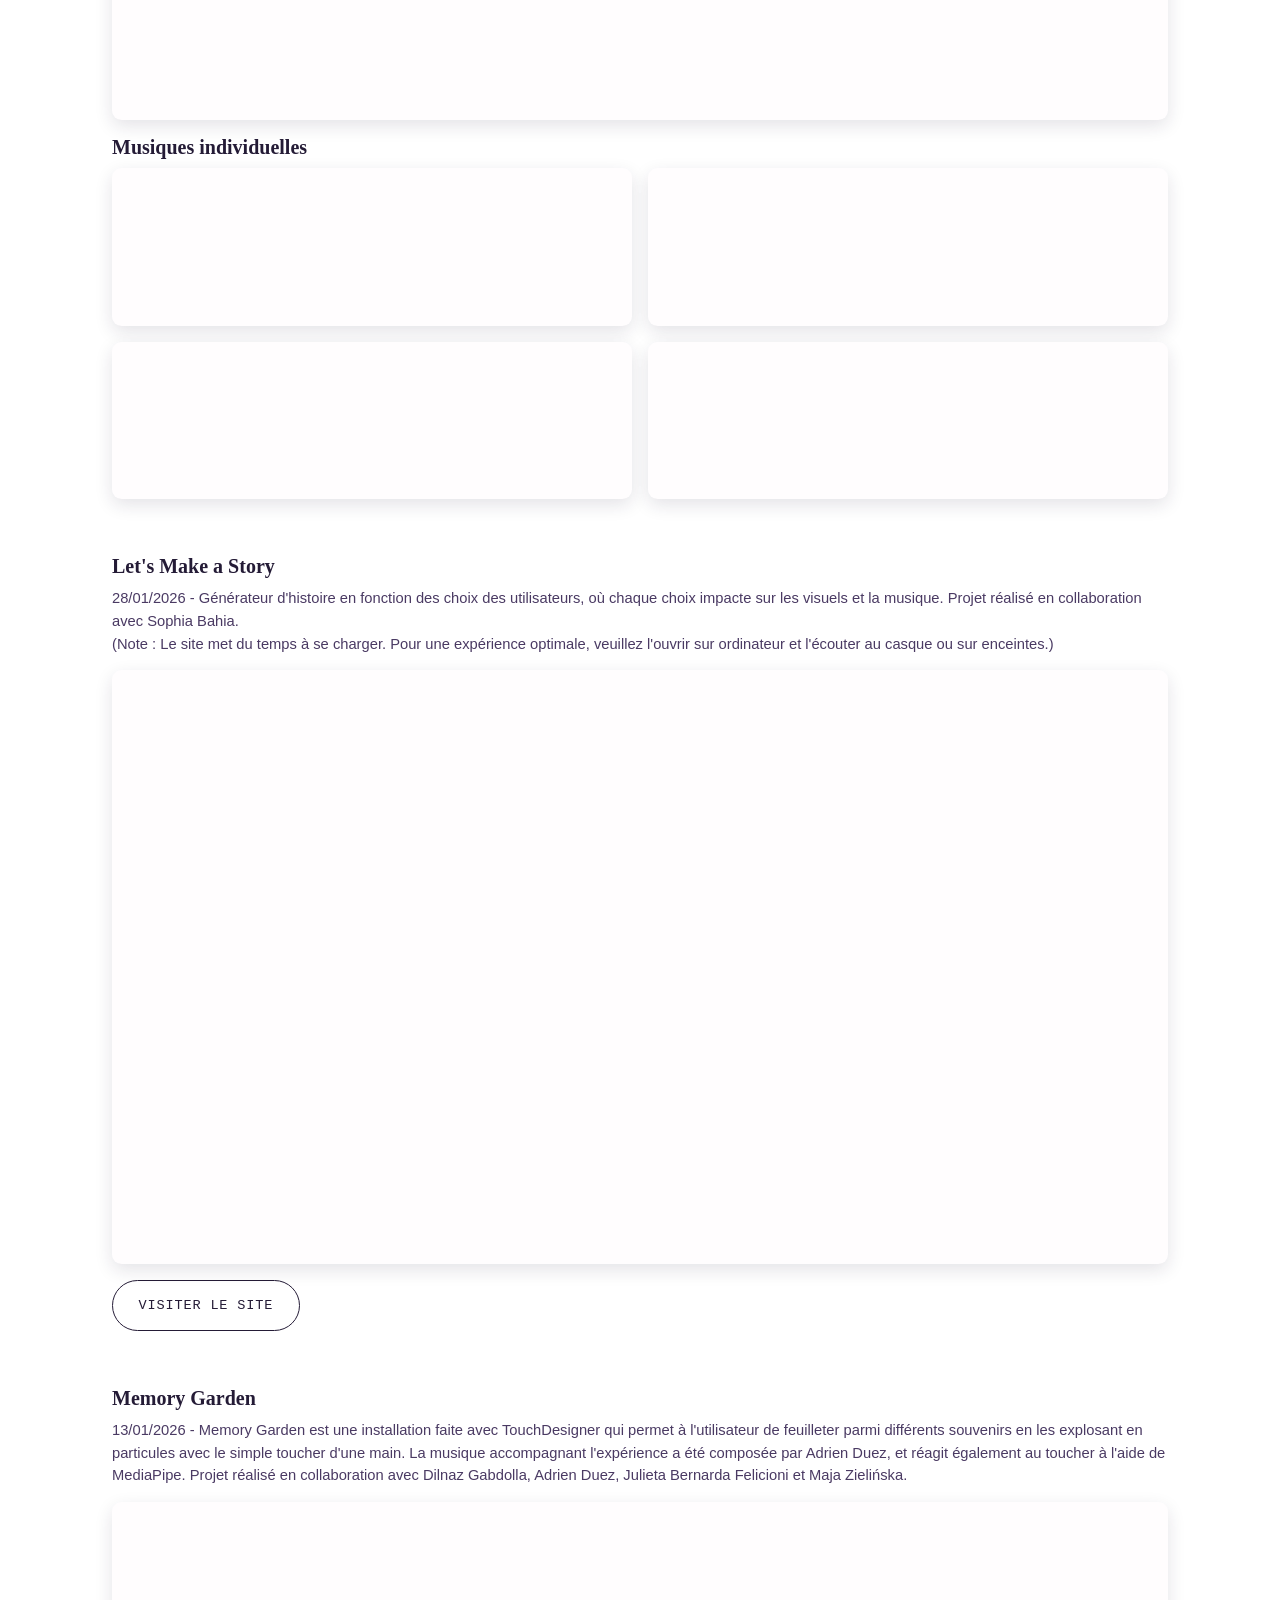
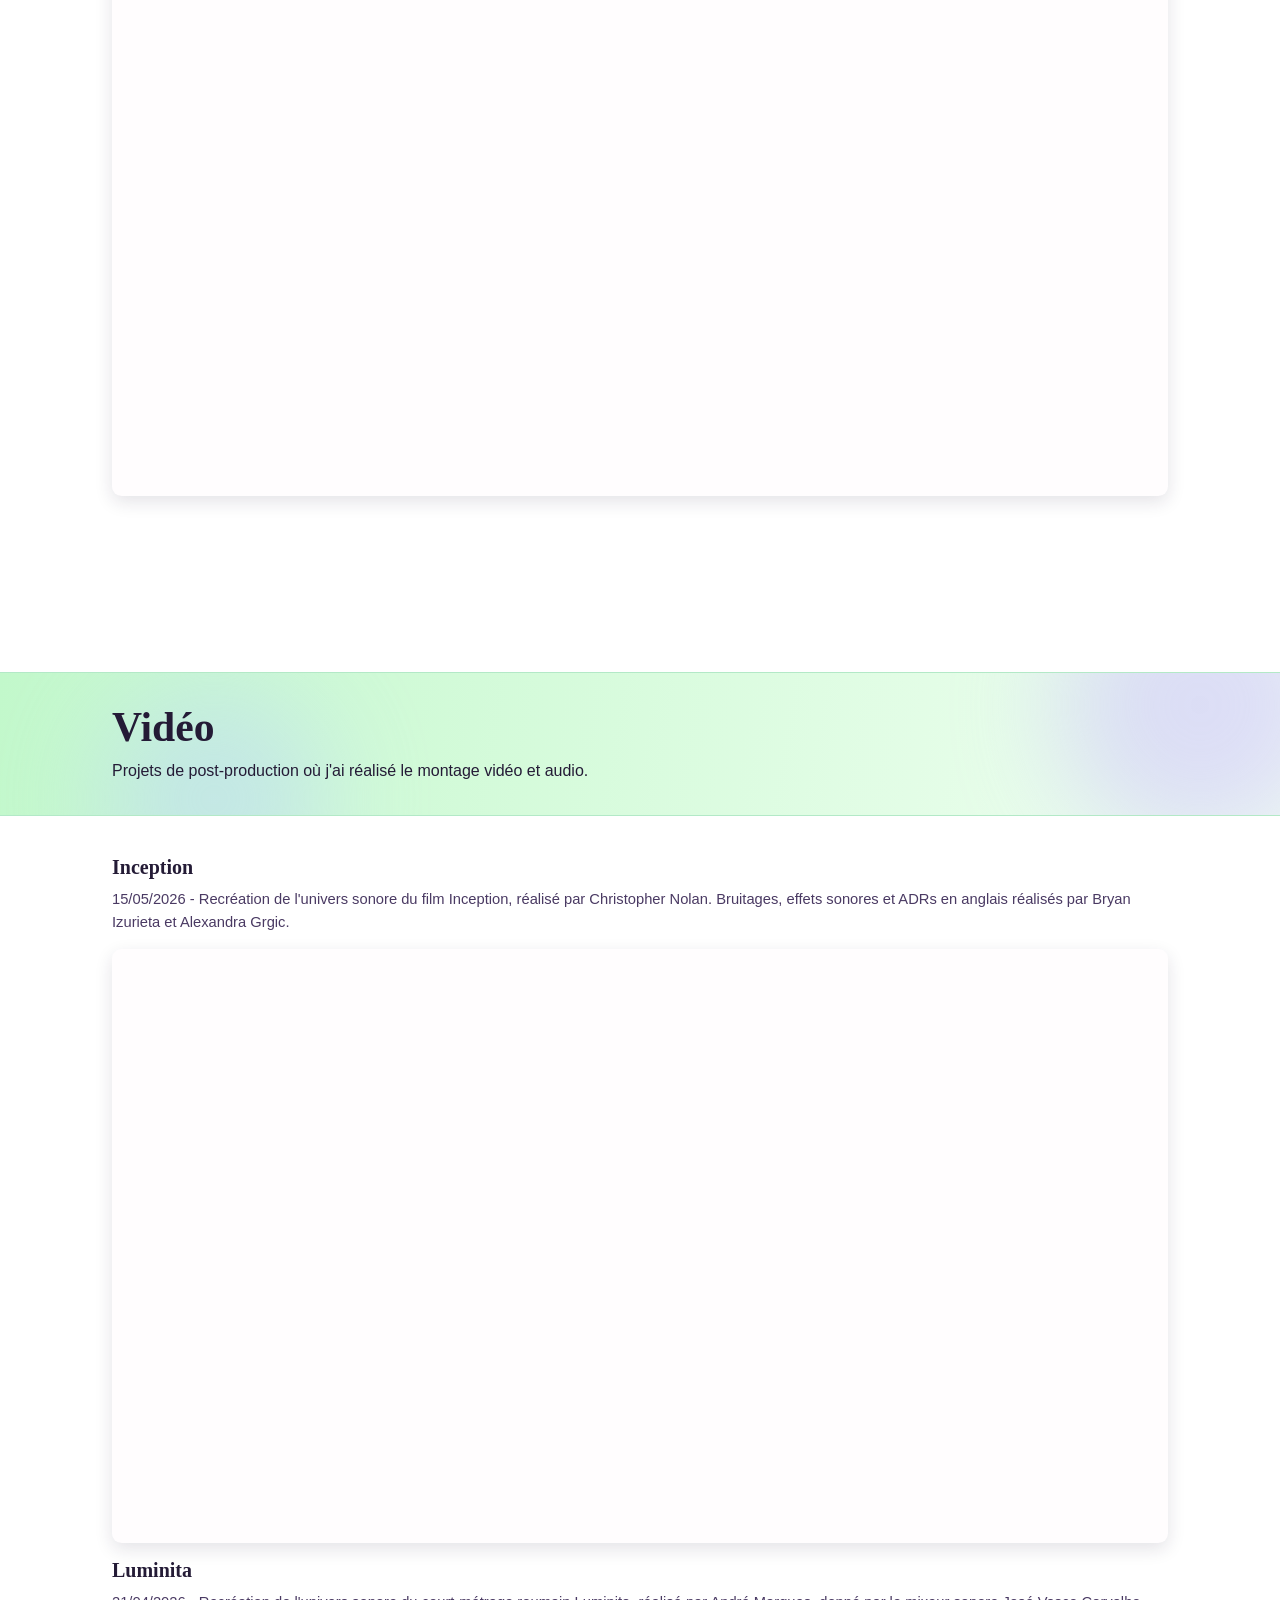
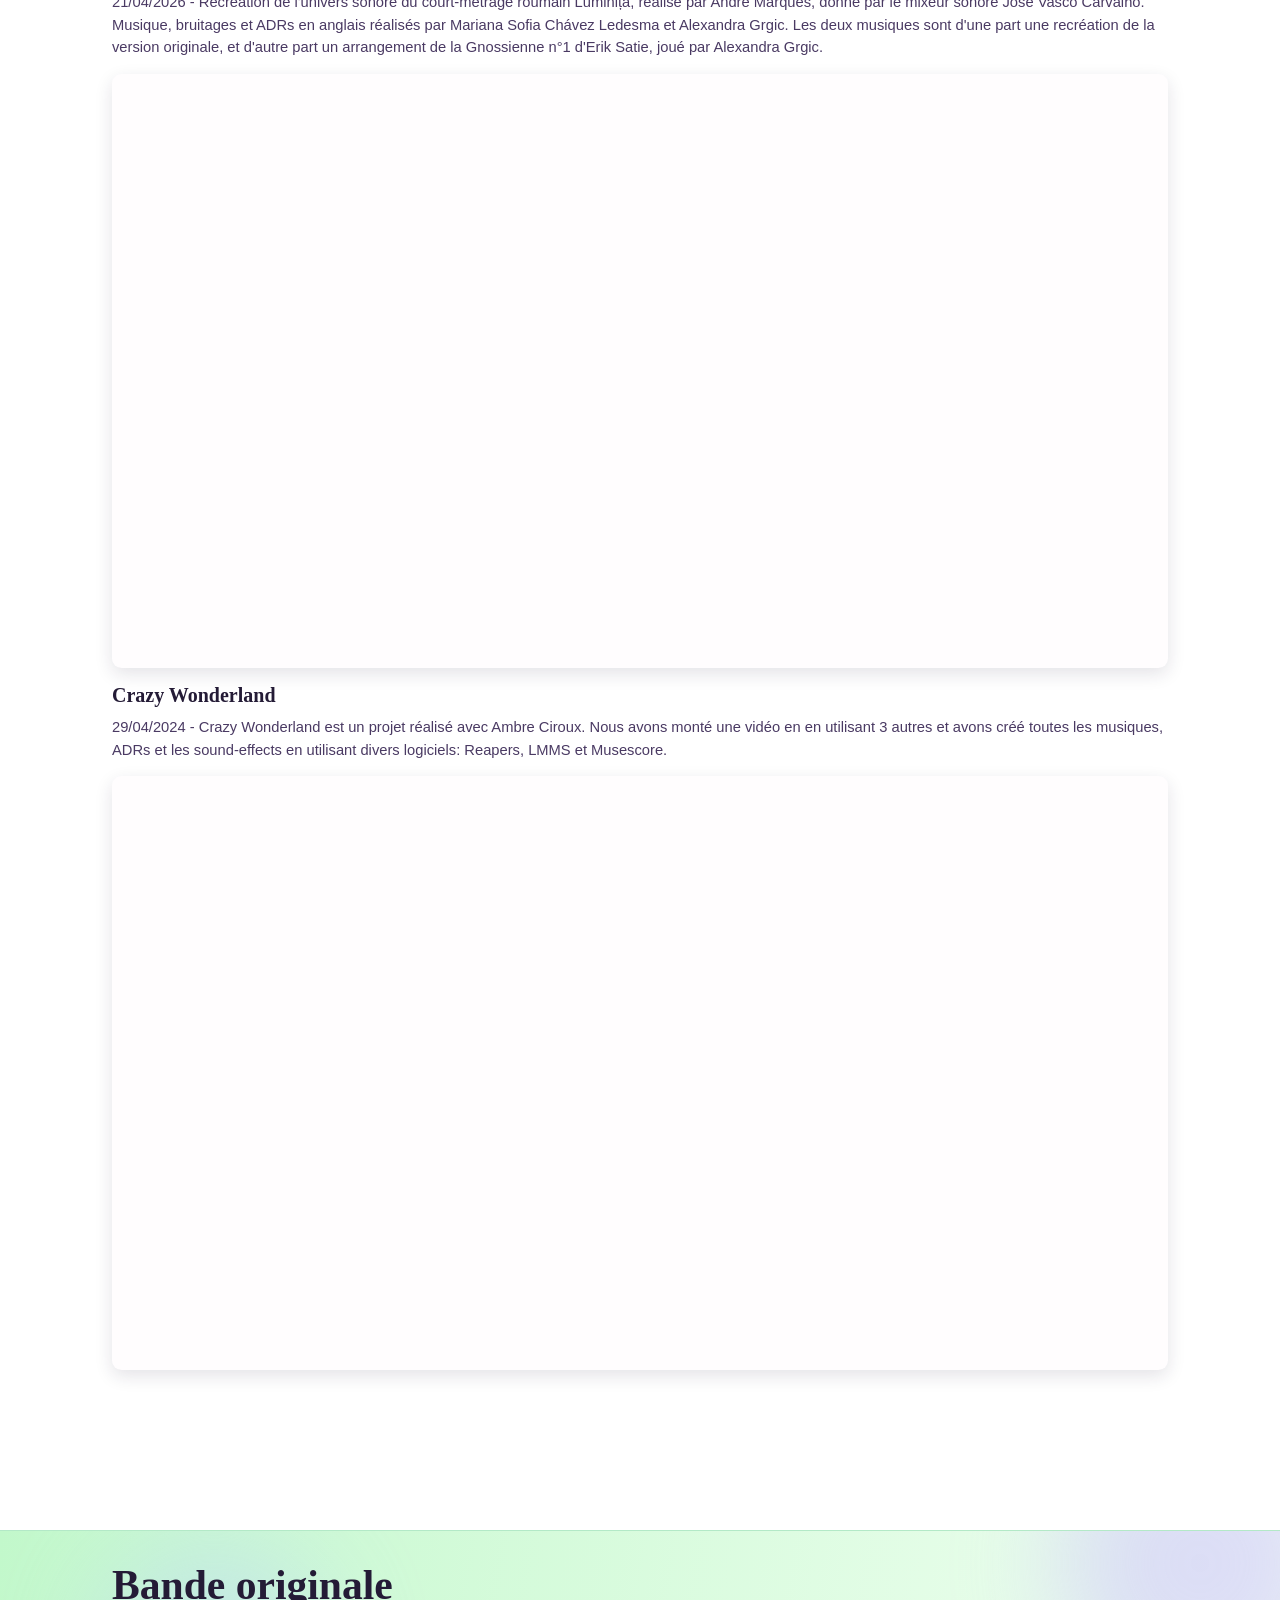
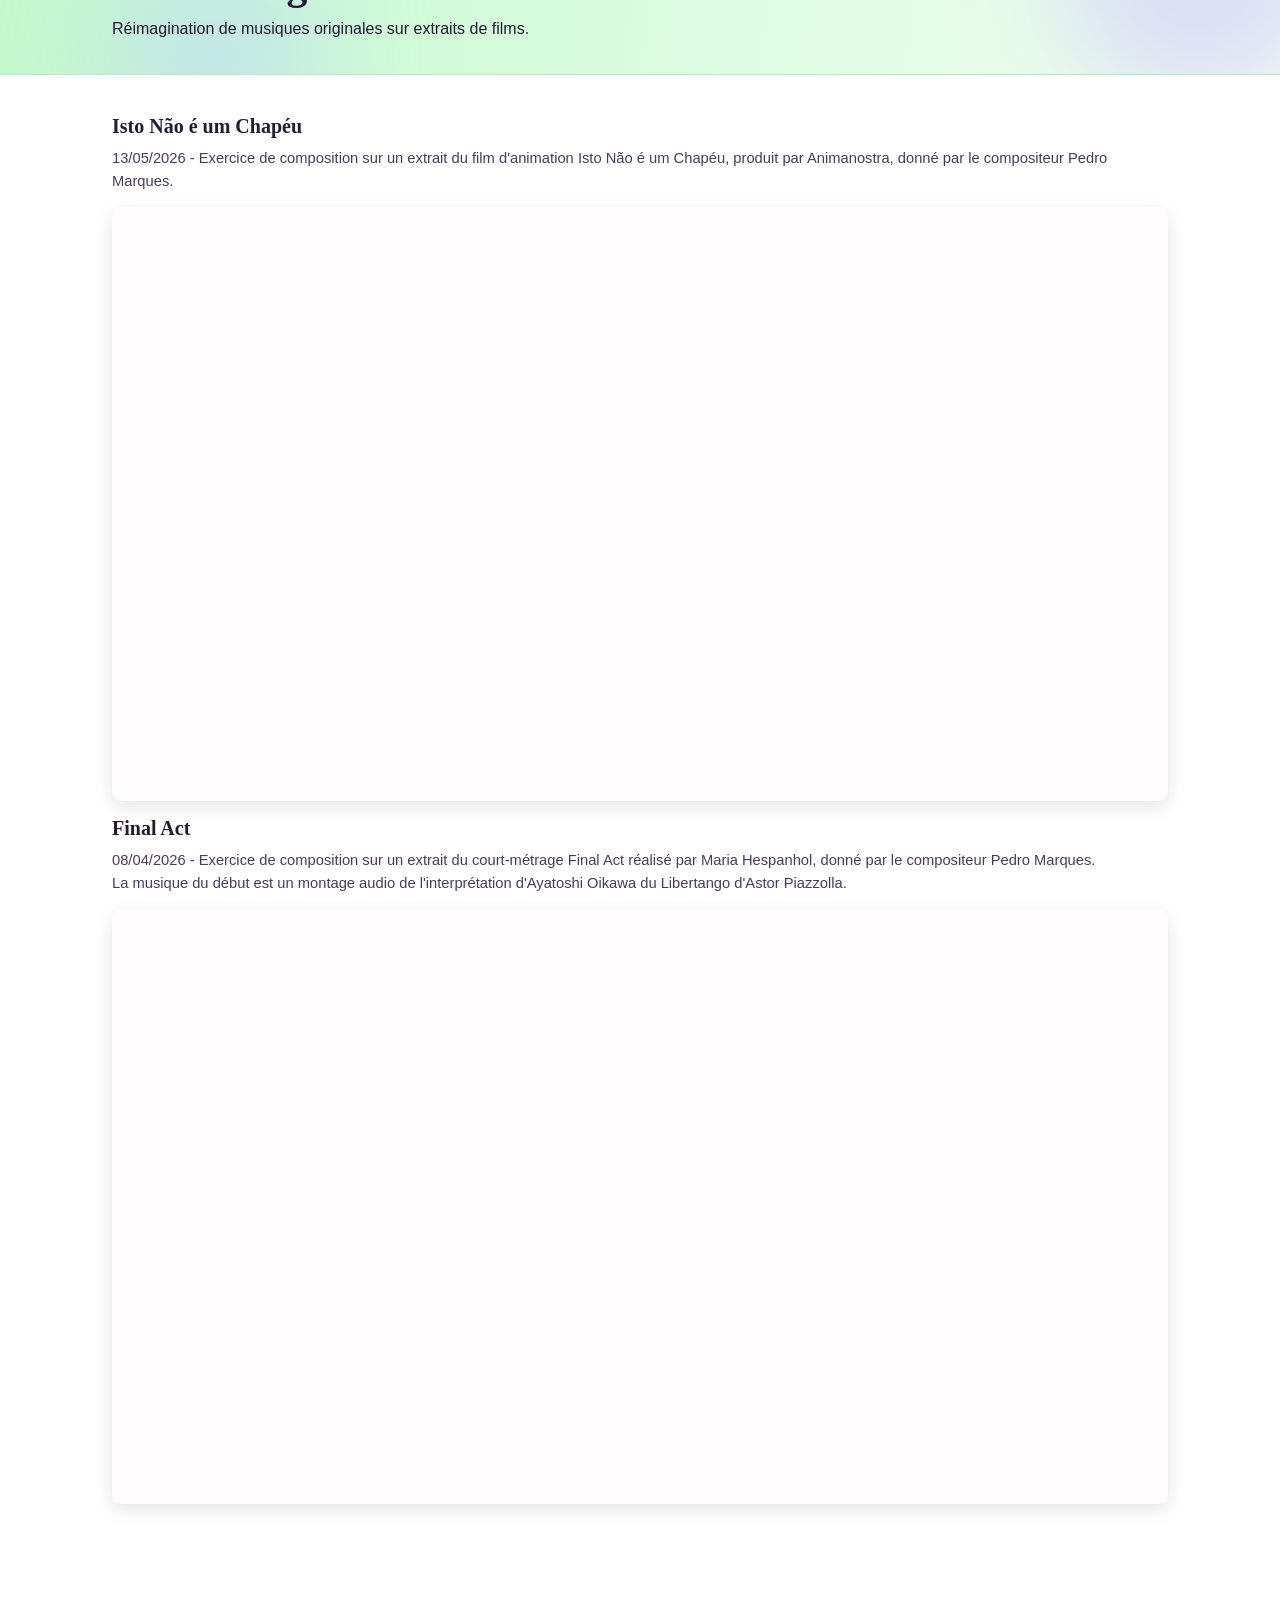
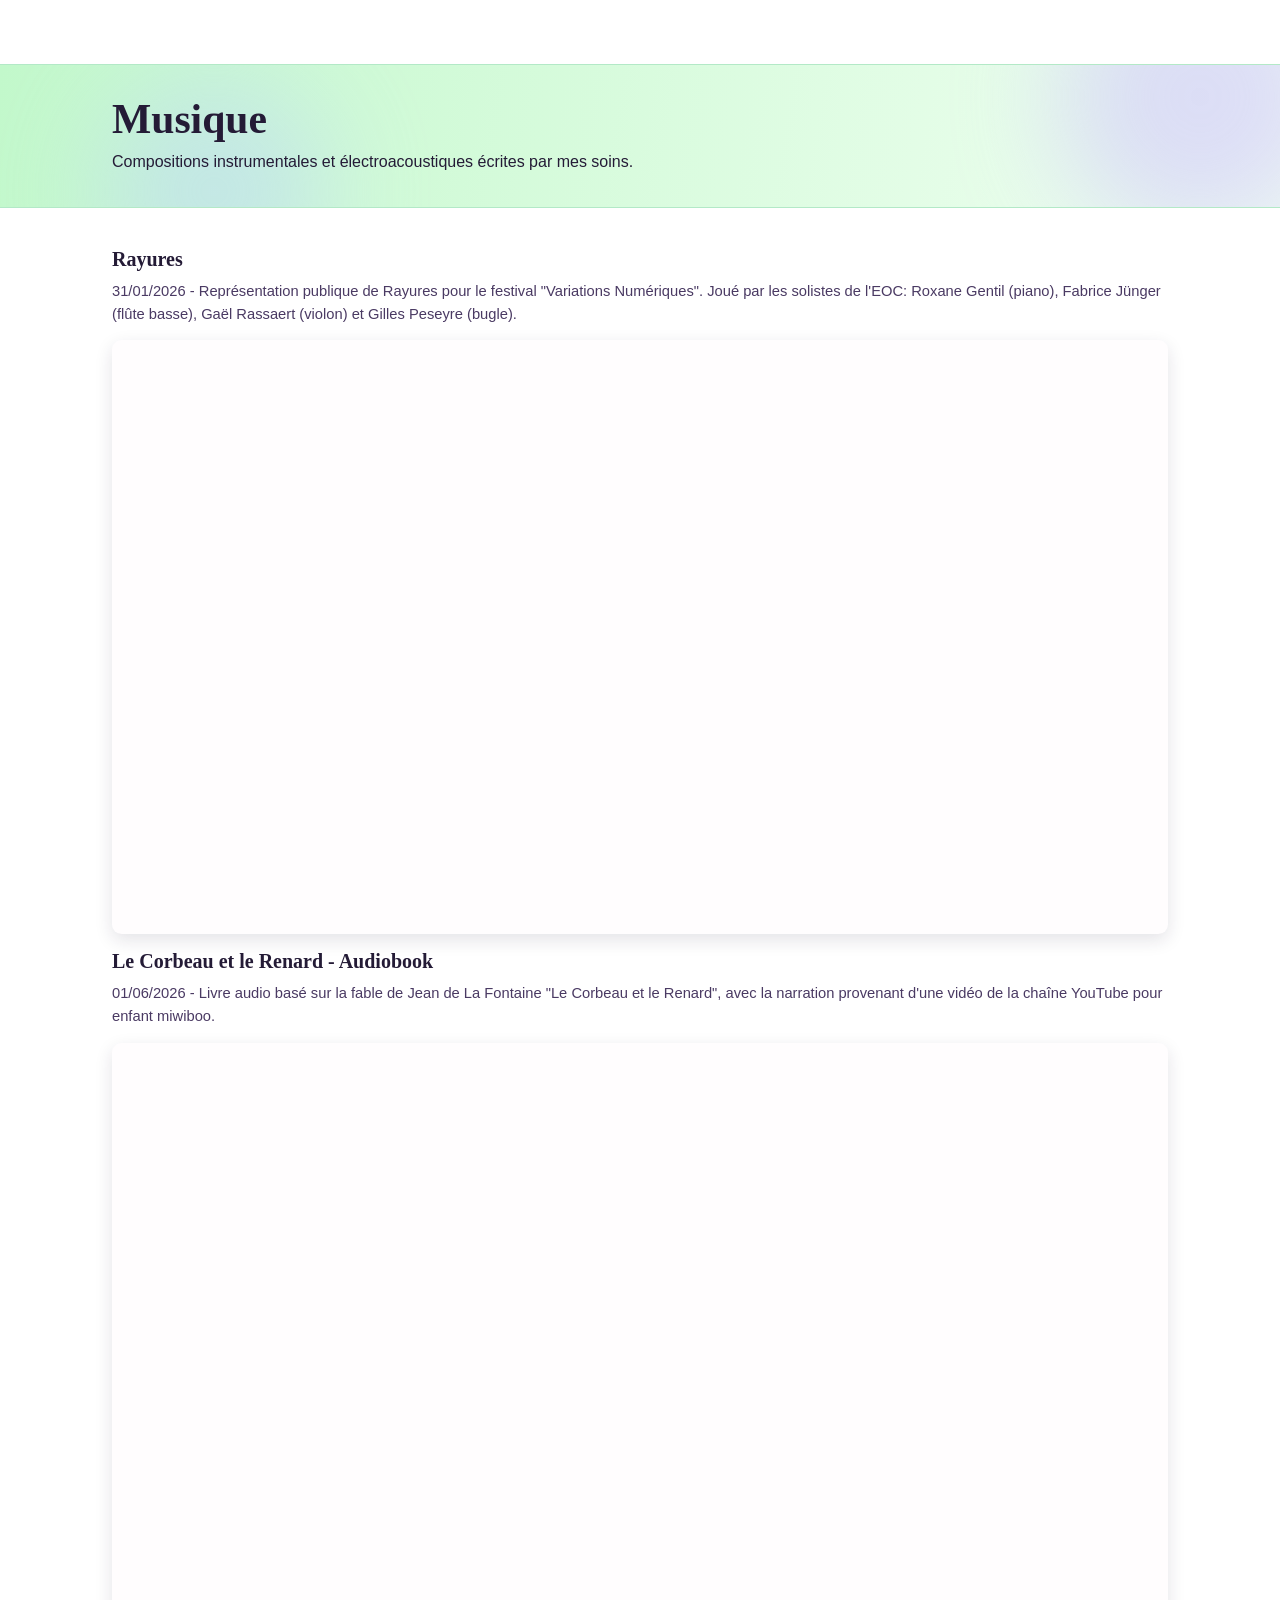
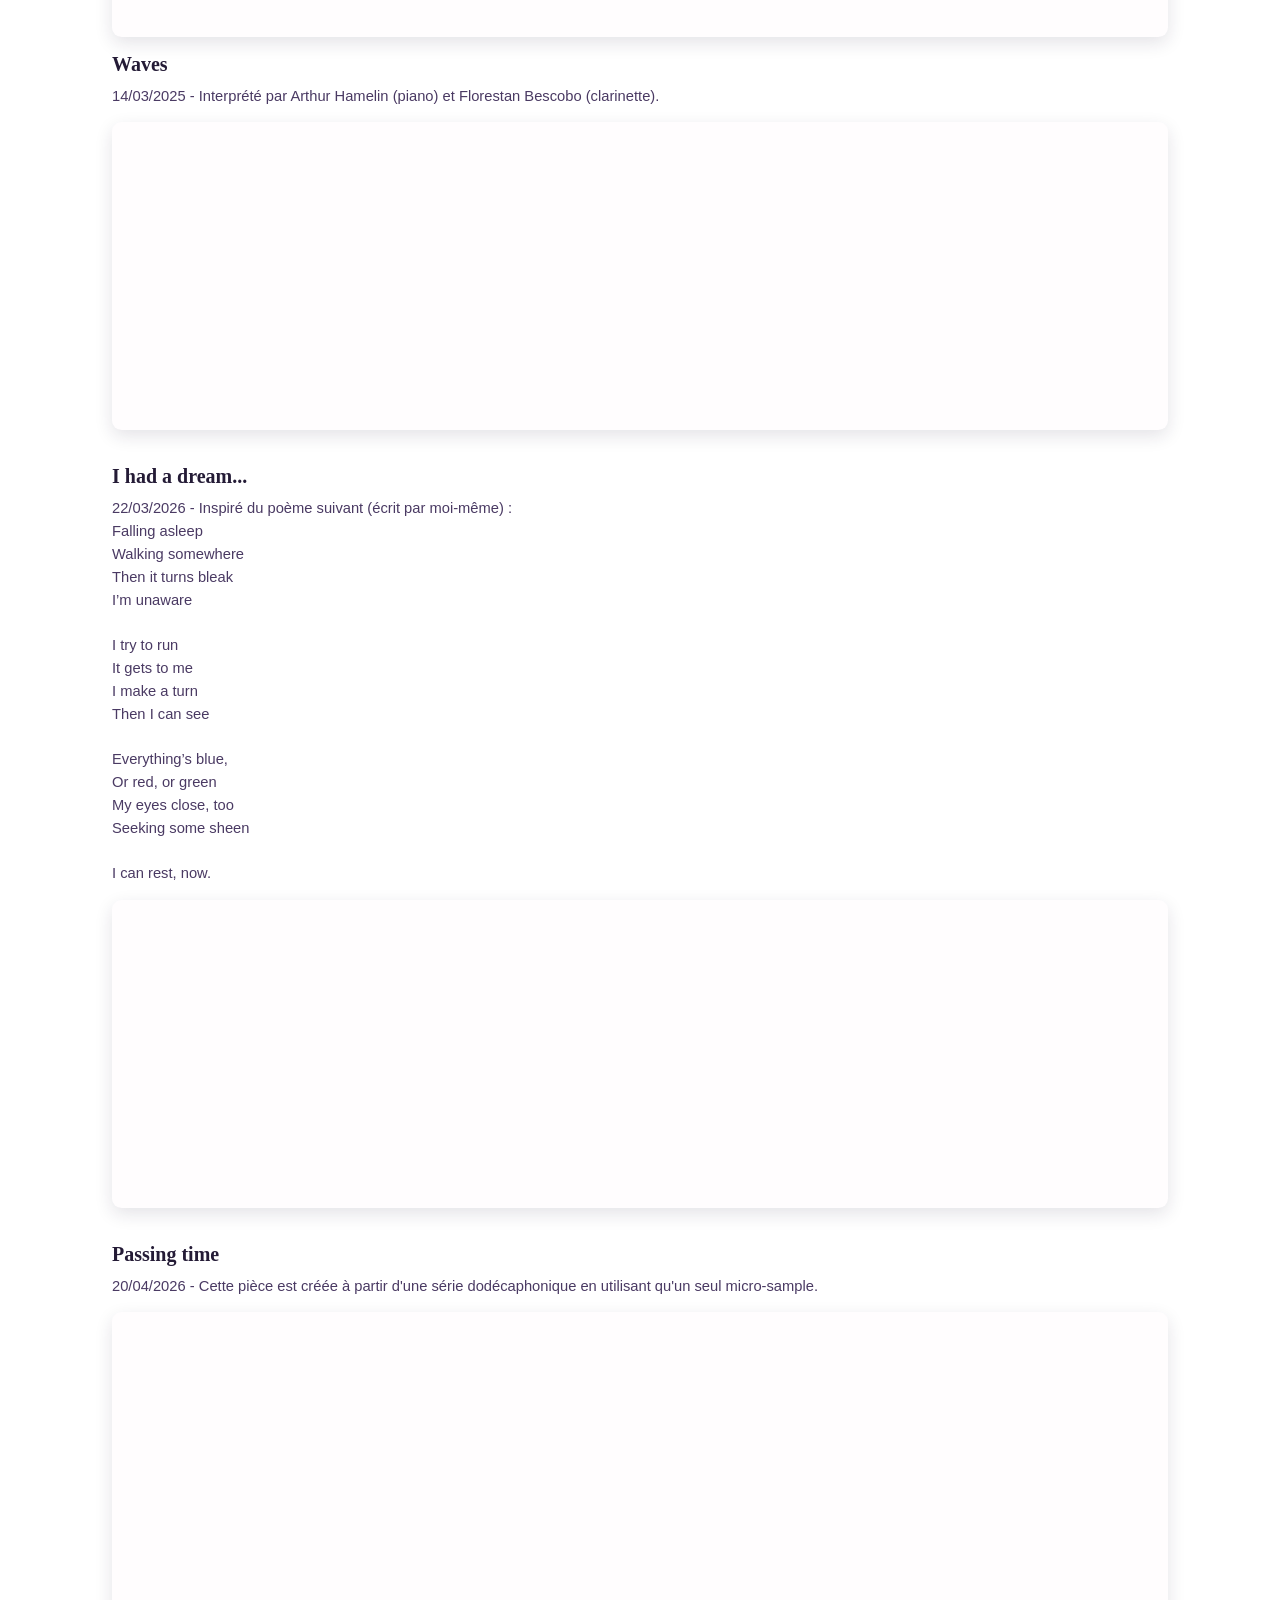
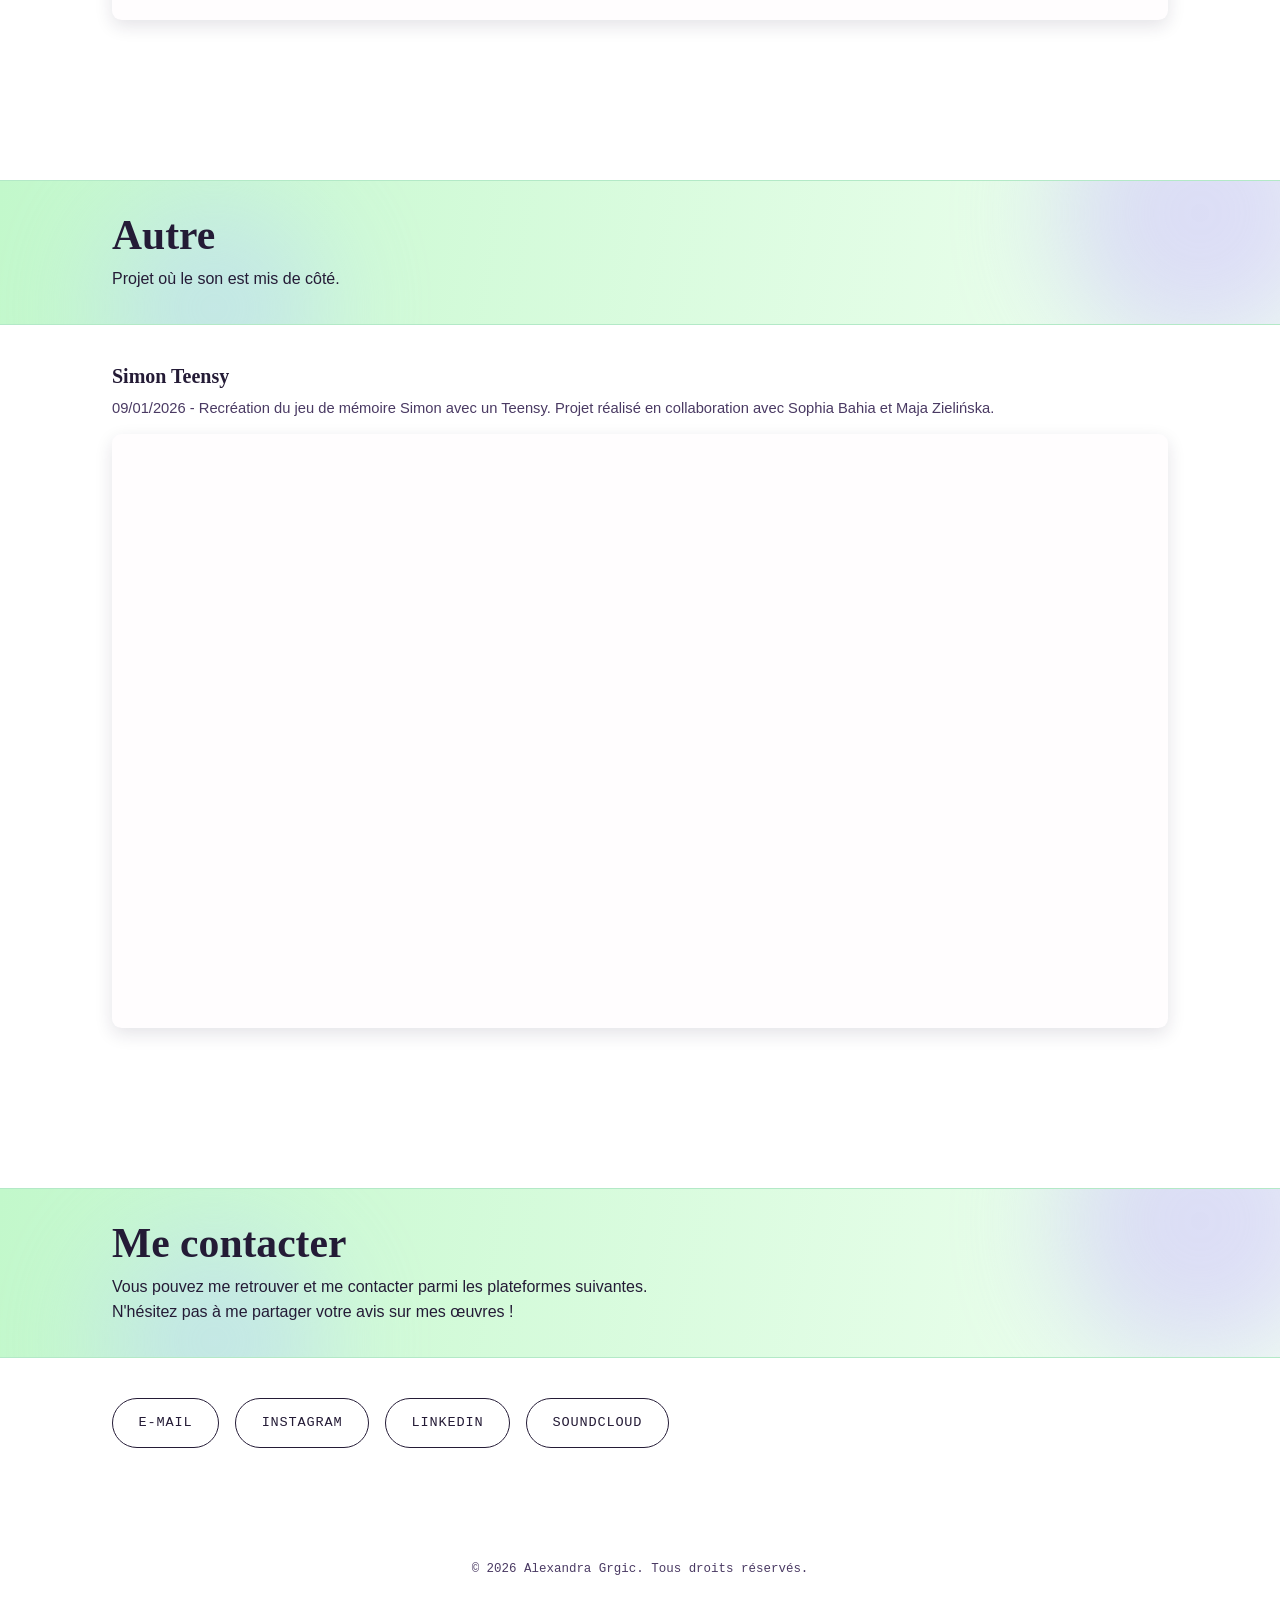
==== commit 0ca83046: "Update iframe dimensions and add SoundCloud links" ====
--- a/Index.html
+++ b/Index.html
@@ -88,24 +88,25 @@
             </iframe>
           </div>
 
+        <h3>Musiques individuelles</h3>
          <div class="soundcloud-grid">
             <div class="embed-frame">
-              <iframe title="Lecteur SoundCloud — Piste 1" width="100%" height="300" scrolling="no" frameborder="no" allow="autoplay" loading="lazy"
+              <iframe title="Lecteur SoundCloud — Piste 1" width="100%" height="100%" scrolling="no" frameborder="no" allow="autoplay" loading="lazy"
                 src="https://w.soundcloud.com/player/?url=https%3A//api.soundcloud.com/tracks/soundcloud%253Atracks%253A2367785639&color=%23ff5500&auto_play=false&hide_related=false&show_comments=true&show_user=true&show_reposts=false&show_teaser=true&visual=true">
               </iframe>
             </div>
             <div class="embed-frame">
-              <iframe title="Lecteur SoundCloud — Piste 2" width="100%" height="300" scrolling="no" frameborder="no" allow="autoplay" loading="lazy"
+              <iframe title="Lecteur SoundCloud — Piste 2" width="100%" height="100%" scrolling="no" frameborder="no" allow="autoplay" loading="lazy"
                 src="https://w.soundcloud.com/player/?url=https%3A//api.soundcloud.com/tracks/soundcloud%253Atracks%253A2367793865&color=%23ff5500&auto_play=false&hide_related=false&show_comments=true&show_user=true&show_reposts=false&show_teaser=true&visual=true">
               </iframe>
             </div>
             <div class="embed-frame">
-              <iframe title="Lecteur SoundCloud — Piste 3" width="100%" height="300" scrolling="no" frameborder="no" allow="autoplay" loading="lazy"
+              <iframe title="Lecteur SoundCloud — Piste 3" width="100%" height="100%" scrolling="no" frameborder="no" allow="autoplay" loading="lazy"
                 src="https://w.soundcloud.com/player/?url=https%3A//api.soundcloud.com/tracks/soundcloud%253Atracks%253A2367795401&color=%23ff5500&auto_play=false&hide_related=false&show_comments=true&show_user=true&show_reposts=false&show_teaser=true&visual=true">
               </iframe>
             </div>
             <div class="embed-frame">
-              <iframe title="Lecteur SoundCloud — Piste 4" width="100%" height="300" scrolling="no" frameborder="no" allow="autoplay" loading="lazy"
+              <iframe title="Lecteur SoundCloud — Piste 4" width="100%" height="100%" scrolling="no" frameborder="no" allow="autoplay" loading="lazy"
                 src="https://w.soundcloud.com/player/?url=https%3A//api.soundcloud.com/tracks/soundcloud%253Atracks%253A2367760580&color=%23ff5500&auto_play=false&hide_related=false&show_comments=true&show_user=true&show_reposts=false&show_teaser=true&visual=true">
               </iframe>
             </div>
@@ -117,9 +118,10 @@
       <li class="showcase-item">
         <div class="showcase-body">
           <h3>Let's Make a Story</h3>
-          <p class="track-meta">28/01/2026 - Générateur d'histoire en fonction des choix des utilisateurs, où chaque choix impacte sur les visuels et la musique. Projet réalisé en collaboration avec Sophia Bahia.</p> 
-            <div class="embed-frame">
-              <iframe title="Let's Make a Story" width="100%" height="600" scrolling="no" frameborder="no" allow="autoplay" loading="lazy"
+          <p class="track-meta">28/01/2026 - Générateur d'histoire en fonction des choix des utilisateurs, où chaque choix impacte sur les visuels et la musique. Projet réalisé en collaboration avec Sophia Bahia.<br />
+          (Note : Le site met du temps à se charger. Pour une expérience optimale, veuillez l'ouvrir sur ordinateur et l'écouter au casque ou sur enceintes.)</p> 
+            <div class="embed-frame embed-frame--video">
+              <iframe title="Let's Make a Story" width="100%" height="100%" scrolling="no" frameborder="no" allow="autoplay" loading="lazy"
                 src="https://gambianimation.com/january/story_fr.html">
               </iframe>
             </div>
@@ -218,7 +220,8 @@
 
       <article class="video-card">
         <h3>Final Act</h3>
-        <p class="track-meta">08/04/2026 - Exercice de composition sur un extrait du court-métrage Final Act réalisé par Maria Hespanhol, donné par le compositeur Pedro Marques.</p>
+        <p class="track-meta">08/04/2026 - Exercice de composition sur un extrait du court-métrage Final Act réalisé par Maria Hespanhol, donné par le compositeur Pedro Marques.<br />
+        La musique du début est un montage audio de l'interprétation d'Ayatoshi Oikawa du Libertango d'Astor Piazzolla.</p>
         <div class="embed-frame embed-frame--video">
           <iframe title="Vidéo Vimeo — Bande originale 2"
             src="https://player.vimeo.com/video/1212937201?title=0&byline=0&portrait=0"
@@ -267,16 +270,18 @@
 
     <ol class="track-list">
       <li class="track">
-        <div class="track-body">
-          <h3>Waves</h3>
-          <p class="track-meta">14/03/2025 - Interprété par Arthur Hamelin (piano) et Florestan Bescobo (clarinette).</p>
-          <div class="embed-frame">
-            <iframe title="Lecteur SoundCloud — Titre du morceau"
-              width="100%" height="300" scrolling="no" frameborder="no" allow="autoplay" loading="lazy"
-              src="https://w.soundcloud.com/player/?url=https%3A//api.soundcloud.com/tracks/soundcloud%253Atracks%253A2367736856&color=%23ff5500&auto_play=false&hide_related=false&show_comments=true&show_user=true&show_reposts=false&show_teaser=true&visual=true">
-            </iframe>
-          </div>
-        </div>
+        <article class="video-card">
+          <div class="track-body">
+            <h3>Waves</h3>
+            <p class="track-meta">14/03/2025 - Interprété par Arthur Hamelin (piano) et Florestan Bescobo (clarinette).</p>
+            <div class="embed-frame">
+              <iframe title="Lecteur SoundCloud — Titre du morceau"
+                width="100%" height="300" scrolling="no" frameborder="no" allow="autoplay" loading="lazy"
+                src="https://w.soundcloud.com/player/?url=https%3A//api.soundcloud.com/tracks/soundcloud%253Atracks%253A2367736856&color=%23ff5500&auto_play=false&hide_related=false&show_comments=true&show_user=true&show_reposts=false&show_teaser=true&visual=true">
+              </iframe>
+            </div>
+          </div>
+        </article>
       </li>
       <li class="track">
         <div class="track-body">
@@ -347,13 +352,15 @@
     <div class="section-band">
       <div class="section-band-inner">
         <h2>Me contacter</h2>
-        <p class="section-lede">Vous pouvez me retrouver sur les plateformes suivantes.</p>
+        <p class="section-lede">Vous pouvez me retrouver et me contacter parmi les plateformes suivantes. <br />
+          N'hésitez pas à me partager votre avis sur mes œuvres !</p>
       </div>
     </div>
     <div class="contact-links">
       <a class="btn btn-ghost" href="mailto:alexandra.grgic.2004@gmail.com">E-mail</a>
       <a class="btn btn-ghost" href="https://instagram.com/alex_grgic" target="_blank" rel="noopener">Instagram</a>
       <a class="btn btn-ghost" href="https://www.linkedin.com/in/alexandra-grgic/" target="_blank" rel="noopener">LinkedIn</a>
+      <a class="btn btn-ghost" href="https://soundcloud.com/alexandra-grgic" target="_blank" rel="noopener">Soundcloud</a>
     </div>
   </section>
 
@@ -363,17 +370,16 @@
   <p>&copy; <span id="year"></span> Alexandra Grgic. Tous droits réservés.</p>
 </footer>
 
+<!-- Année et boutons -->
 <script>
   document.getElementById('year').textContent = new Date().getFullYear();
 
-  // Ferme le menu mobile après un clic sur un lien
   document.querySelectorAll('.site-nav a').forEach(function (link) {
     link.addEventListener('click', function () {
       document.getElementById('nav-toggle').checked = false;
     });
   });
 
-  // Applique le style de bouton principal au survol
   document.querySelectorAll('.btn-ghost').forEach(function (button) {
     button.addEventListener('mouseenter', function () {
       button.classList.remove('btn-ghost');
--- a/style.css
+++ b/style.css
@@ -0,0 +1,372 @@
+/* Background colors */
+:root {
+  --petal-frost: #ffd6ff;
+  --mauve:       #e7c6ff;
+  --mauve-2:     #c8b6ff;
+  --periwinkle:  #b8c0ff;
+  --periwinkle-2:#bbd0ff;
+
+  /* Band colors */
+  --celadon:    #b3e9c7;
+  --tea-green:  #c2f8cb;
+  --honeydew:   #f0fff1;
+
+  /* Ink color */
+  --ink:        #241b36;
+  --ink-soft:   #4a3a63;
+  --surface:    #fffdfe;
+
+  /* Fonts */
+  --font-display: "Fraunces", serif;
+  --font-body:    "Karla", sans-serif;
+  --font-mono:    "IBM Plex Mono", monospace;
+
+  --radius: 1.1rem;
+  --radius-sm: 0.6rem;
+  --max-width: 72rem;
+}
+
+/* Reset & base */
+*, *::before, *::after { box-sizing: border-box; }
+html { scroll-behavior: smooth; }
+body {
+  margin: 0;
+  overflow-x: hidden;
+  font-family: var(--font-body);
+  color: var(--ink);
+  background: linear-gradient(180deg, var(--petal-frost) 0%, var(--mauve) 45%, var(--periwinkle-2) 100%);
+  background-attachment: fixed;
+  line-height: 1.55;
+  -webkit-font-smoothing: antialiased;
+}
+img { max-width: 100%; display: block; }
+a { color: inherit; text-decoration: none; }
+
+h1, h2, h3 {
+  font-family: var(--font-display);
+  color: var(--ink);
+  margin: 0 0 0.5em;
+  line-height: 1.1;
+  font-weight: 600;
+}
+h1 { font-size: clamp(2.4rem, 5vw + 1rem, 4.2rem); font-weight: 900; }
+h2 { font-size: clamp(1.8rem, 3vw + 1rem, 2.6rem); }
+h3 { font-size: 1.25rem; }
+
+p { margin: 0 0 1em; color: var(--ink-soft); }
+
+a:focus-visible,
+.btn:focus-visible,
+.nav-burger:focus-visible {
+  outline: 3px solid var(--ink);
+  outline-offset: 3px;
+  border-radius: var(--radius-sm);
+}
+
+@media (prefers-reduced-motion: reduce) {
+  html { scroll-behavior: auto; }
+  * { animation-duration: 0.001ms !important; animation-iteration-count: 1 !important; transition-duration: 0.001ms !important; }
+}
+
+/* Header & navigation */
+.site-header {
+  position: sticky;
+  top: 0;
+  z-index: 50;
+  display: flex;
+  align-items: center;
+  justify-content: space-between;
+  padding: 1.1rem clamp(1.2rem, 4vw, 3rem);
+  backdrop-filter: blur(10px);
+  background: rgba(255, 253, 254, 0.6);
+  border-bottom: 1px solid rgba(36, 27, 54, 0.08);
+}
+.logo {
+  font-family: var(--font-display);
+  font-weight: 900;
+  font-size: 1.2rem;
+  letter-spacing: -0.01em;
+}
+.site-nav {
+  display: flex;
+  gap: 2.4rem;
+}
+.site-nav a {
+  font-family: var(--font-mono);
+  font-size: 0.85rem;
+  text-transform: uppercase;
+  letter-spacing: 0.06em;
+  padding: 0.3rem 0;
+  border-bottom: 2px solid transparent;
+  transition: border-color 0.2s ease, color 0.2s ease;
+}
+.site-nav a:hover { border-color: var(--ink); }
+
+.nav-toggle-checkbox { display: none; }
+.nav-burger {
+  display: none;
+  flex-direction: column;
+  gap: 5px;
+  cursor: pointer;
+  padding: 0.4rem;
+}
+.nav-burger span {
+  width: 24px;
+  height: 2px;
+  background: var(--ink);
+  border-radius: 2px;
+}
+
+@media (max-width: 1040px) {
+  .nav-burger { display: flex; }
+  .site-nav {
+    position: absolute;
+    top: 100%;
+    left: 0;
+    right: 0;
+    flex-direction: column;
+    gap: 0;
+    background: var(--surface);
+    max-height: 0;
+    overflow: hidden;
+    transition: max-height 0.3s ease;
+  }
+  .site-nav a {
+    padding: 1rem clamp(1.2rem, 4vw, 3rem);
+    border-bottom: 1px solid rgba(36,27,54,0.08);
+  }
+  .nav-toggle-checkbox:checked ~ .site-nav {
+    max-height: 20rem;
+  }
+}
+
+/* Background blobs */
+.ambient-blobs {
+  position: fixed;
+  inset: 0;
+  z-index: 0;
+  overflow: hidden;
+  pointer-events: none;
+}
+.blob {
+  position: absolute;
+  border-radius: 50%;
+  filter: blur(60px);
+  opacity: 0.65;
+}
+.blob-1 { width: 26rem; height: 26rem; top: -6rem; right: -4rem; background: var(--mauve-2); animation: drift1 22s ease-in-out infinite; }
+.blob-2 { width: 20rem; height: 20rem; bottom: -5rem; left: -3rem; background: var(--periwinkle); animation: drift2 26s ease-in-out infinite; }
+.blob-3 { width: 16rem; height: 16rem; top: 40%; left: 55%; background: var(--petal-frost); animation: drift1 18s ease-in-out infinite reverse; }
+
+/* À propos */
+.section-hero-about {
+  display: flex;
+  align-items: center;
+  min-height: min(80vh, 700px);
+}
+
+@keyframes drift1 {
+  0%, 100% { transform: translate(0, 0) scale(1); }
+  50% { transform: translate(-2rem, 2rem) scale(1.08); }
+}
+@keyframes drift2 {
+  0%, 100% { transform: translate(0, 0) scale(1); }
+  50% { transform: translate(2rem, -1.5rem) scale(1.05); }
+}
+
+@keyframes bandDrift1 {
+  0%, 100% { transform: translate(0, 0) scale(1); }
+  50% { transform: translate(-1.5rem, 1rem) scale(1.08); }
+}
+
+@keyframes bandDrift2 {
+  0%, 100% { transform: translate(0, 0) scale(1); }
+  50% { transform: translate(1.5rem, -0.75rem) scale(1.06); }
+}
+
+/* Buttons */
+.btn {
+  display: inline-block;
+  font-family: var(--font-mono);
+  font-size: 0.85rem;
+  text-transform: uppercase;
+  letter-spacing: 0.06em;
+  padding: 0.85rem 1.6rem;
+  border-radius: 100px;
+  transition: transform 0.15s ease, box-shadow 0.15s ease;
+}
+
+.btn-primary {
+  background: var(--ink);
+  color: var(--petal-frost);
+  box-shadow: 0 8px 20px rgba(36, 27, 54, 0.25);
+  border: 1.5px solid var(--ink);
+}
+.btn-ghost {
+  background: transparent;
+  color: var(--ink);
+  border: 1.5px solid var(--ink);
+}
+
+/* Sections */
+.section {
+  position: relative;
+  z-index: 2;
+  max-width: var(--max-width);
+  margin: 0 auto;
+  padding: 5rem clamp(1.2rem, 4vw, 3rem);
+}
+
+/* Band */
+.section-band {
+  position: relative;
+  overflow: hidden;
+  width: 100vw;
+  margin-left: calc(50% - 50vw);
+  margin-right: calc(50% - 50vw);
+  margin-bottom: 2.5rem;
+  background: linear-gradient(100deg, var(--tea-green) 0%, var(--honeydew) 100%);
+  border-top: 1px solid var(--celadon);
+  border-bottom: 1px solid var(--celadon);
+}
+.section-band::before,
+.section-band::after {
+  content: "";
+  position: absolute;
+  border-radius: 50%;
+  filter: blur(54px);
+  opacity: 0.45;
+  pointer-events: none;
+}
+.section-band::before {
+  width: 18rem;
+  height: 18rem;
+  top: -7rem;
+  right: -4rem;
+  background: var(--mauve-2);
+  animation: bandDrift1 24s ease-in-out infinite;
+}
+.section-band::after {
+  width: 14rem;
+  height: 14rem;
+  bottom: -6rem;
+  left: 8%;
+  background: var(--periwinkle-2);
+  animation: bandDrift2 20s ease-in-out infinite reverse;
+}
+.section-band-inner {
+  position: relative;
+  z-index: 1;
+  max-width: var(--max-width);
+  margin: 0 auto;
+  padding: 2rem clamp(1.2rem, 4vw, 3rem);
+}
+.section-band h2 { margin-bottom: 0.5rem; }
+.section-band .section-lede {
+  font-size: 1rem;
+  color: var(--ink);
+  margin: 0;
+  max-width: 40rem;
+}
+
+.embed-frame {
+  border-radius: var(--radius-sm);
+  overflow: hidden;
+  background: var(--surface);
+  box-shadow: 0 6px 18px rgba(36, 27, 54, 0.12);
+}
+
+/* Music */
+.track-list {
+  list-style: none;
+  margin: 0;
+  padding: 0;
+  display: flex;
+  flex-direction: column;
+  gap: 2.2rem;
+}
+.track-meta { font-size: 0.92rem; }
+
+/* Interactive */
+.showcase-list {
+  list-style: none;
+  margin: 0;
+  padding: 0;
+  display: flex;
+  flex-direction: column;
+  gap: 3.5rem;
+}
+.showcase-body > .embed-frame--video {
+  margin-bottom: 1rem;
+}
+
+.soundcloud-grid {
+  display: grid;
+  grid-template-columns: repeat(2, minmax(0, 1fr));
+  gap: 1rem;
+}
+
+.website-card {
+  display: flex;
+  flex-direction: column;
+  gap: 1rem;
+  align-items: flex-start;
+}
+.website-card img {
+  border-radius: var(--radius-sm);
+  box-shadow: 0 6px 18px rgba(36, 27, 54, 0.12);
+  border: 1px solid rgba(36, 27, 54, 0.08);
+}
+
+/* Videos */
+.video-card h3 { margin-top: 1rem; }
+.embed-frame--video {
+  position: relative;
+  aspect-ratio: 16 / 9;
+}
+.embed-frame--video iframe {
+  position: absolute;
+  inset: 0;
+}
+.embed-frame--single {
+  max-width: 48rem;
+  margin: 0 auto;
+}
+
+/* À propos */
+.about-grid {
+  position: relative;
+  z-index: 2;
+  display: grid;
+  grid-template-columns: minmax(12rem, 20rem) 1fr;
+  gap: clamp(1.5rem, 4vw, 3.5rem);
+  align-items: center;
+  max-width: var(--max-width);
+  margin: 0 auto;
+  padding: 5rem clamp(1.2rem, 4vw, 3rem);
+}
+.about-portrait img {
+  border-radius: var(--radius);
+  box-shadow: 0 14px 30px rgba(36, 27, 54, 0.2);
+  border: 6px solid var(--surface);
+}
+@media (max-width: 700px) {
+  .about-grid { grid-template-columns: 1fr; }
+  .about-portrait { max-width: 16rem; margin: 0 auto; }
+}
+
+/* Contact */
+.contact-links {
+  display: flex;
+  gap: 1rem;
+  flex-wrap: wrap;
+}
+
+/* Footer */
+.site-footer {
+  text-align: center;
+  padding: 2rem 1rem 3rem;
+  font-family: var(--font-mono);
+  font-size: 0.78rem;
+  color: var(--ink-soft);
+}
